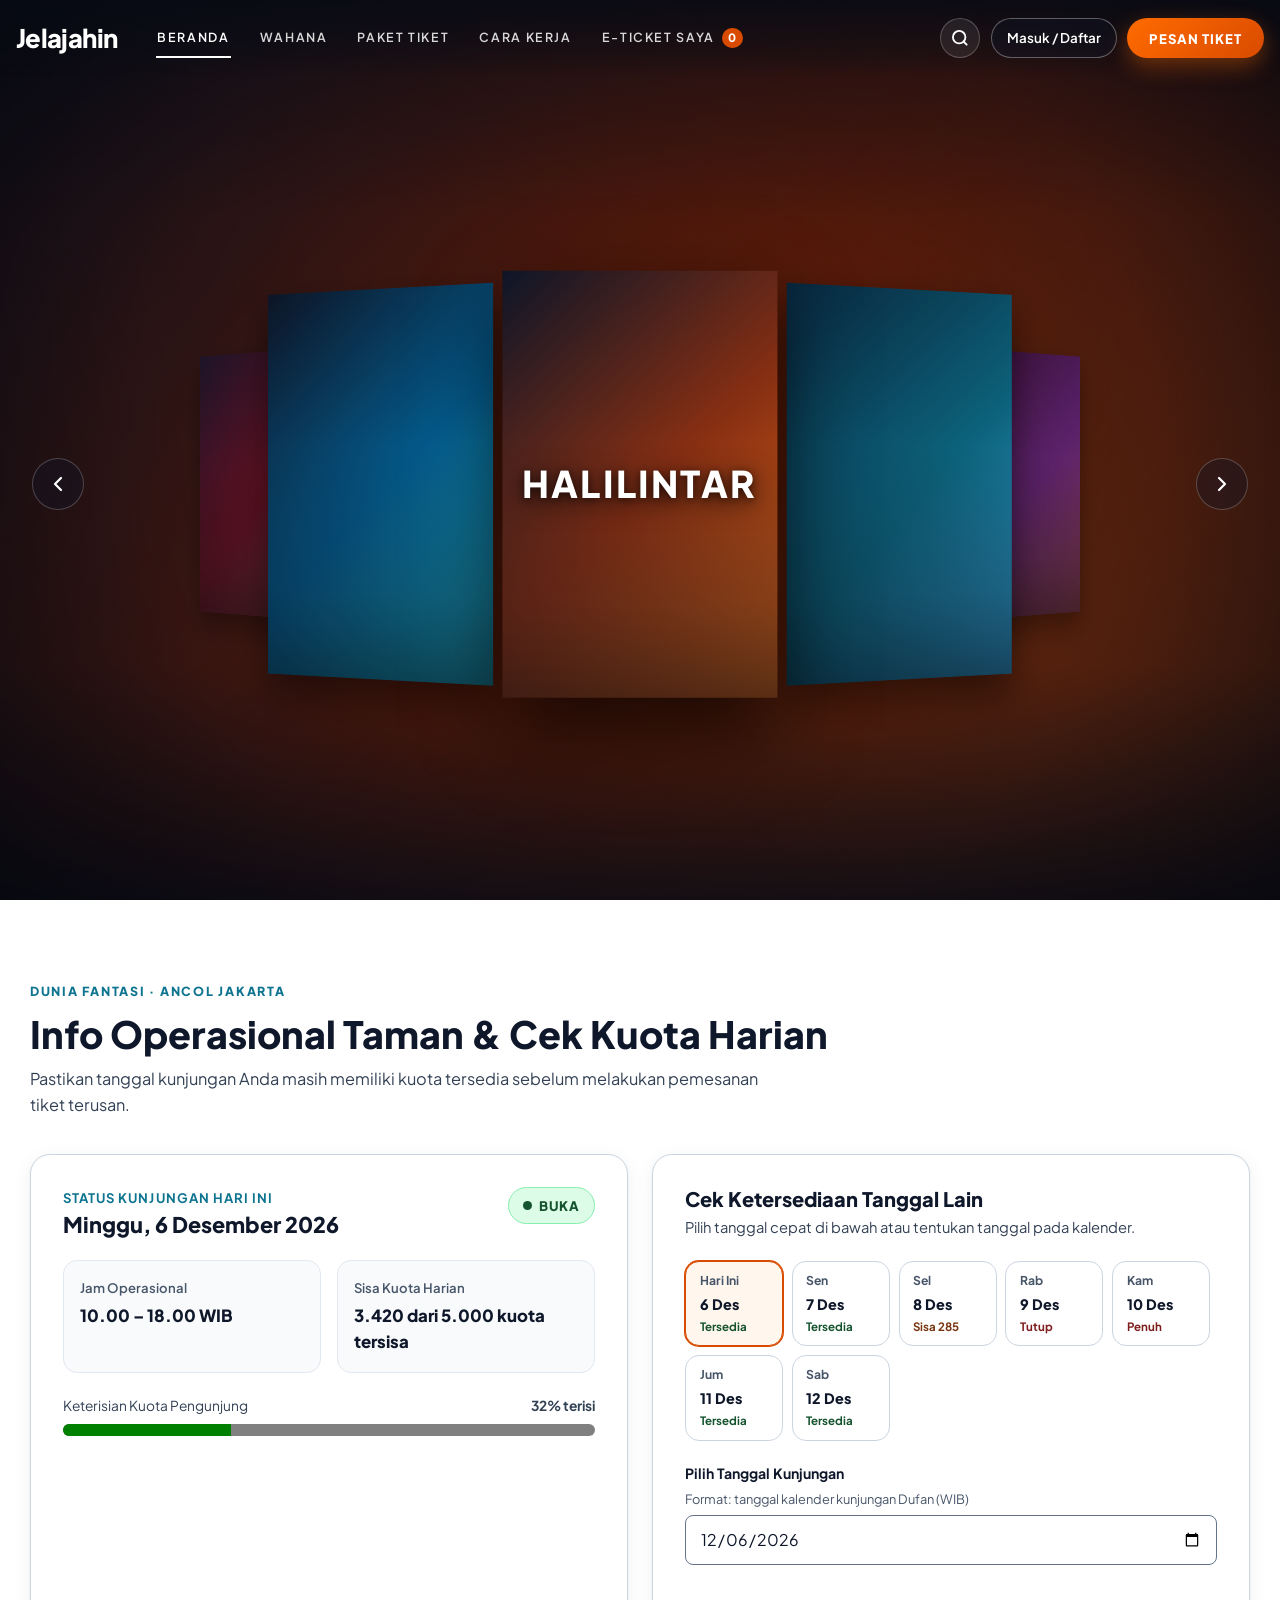
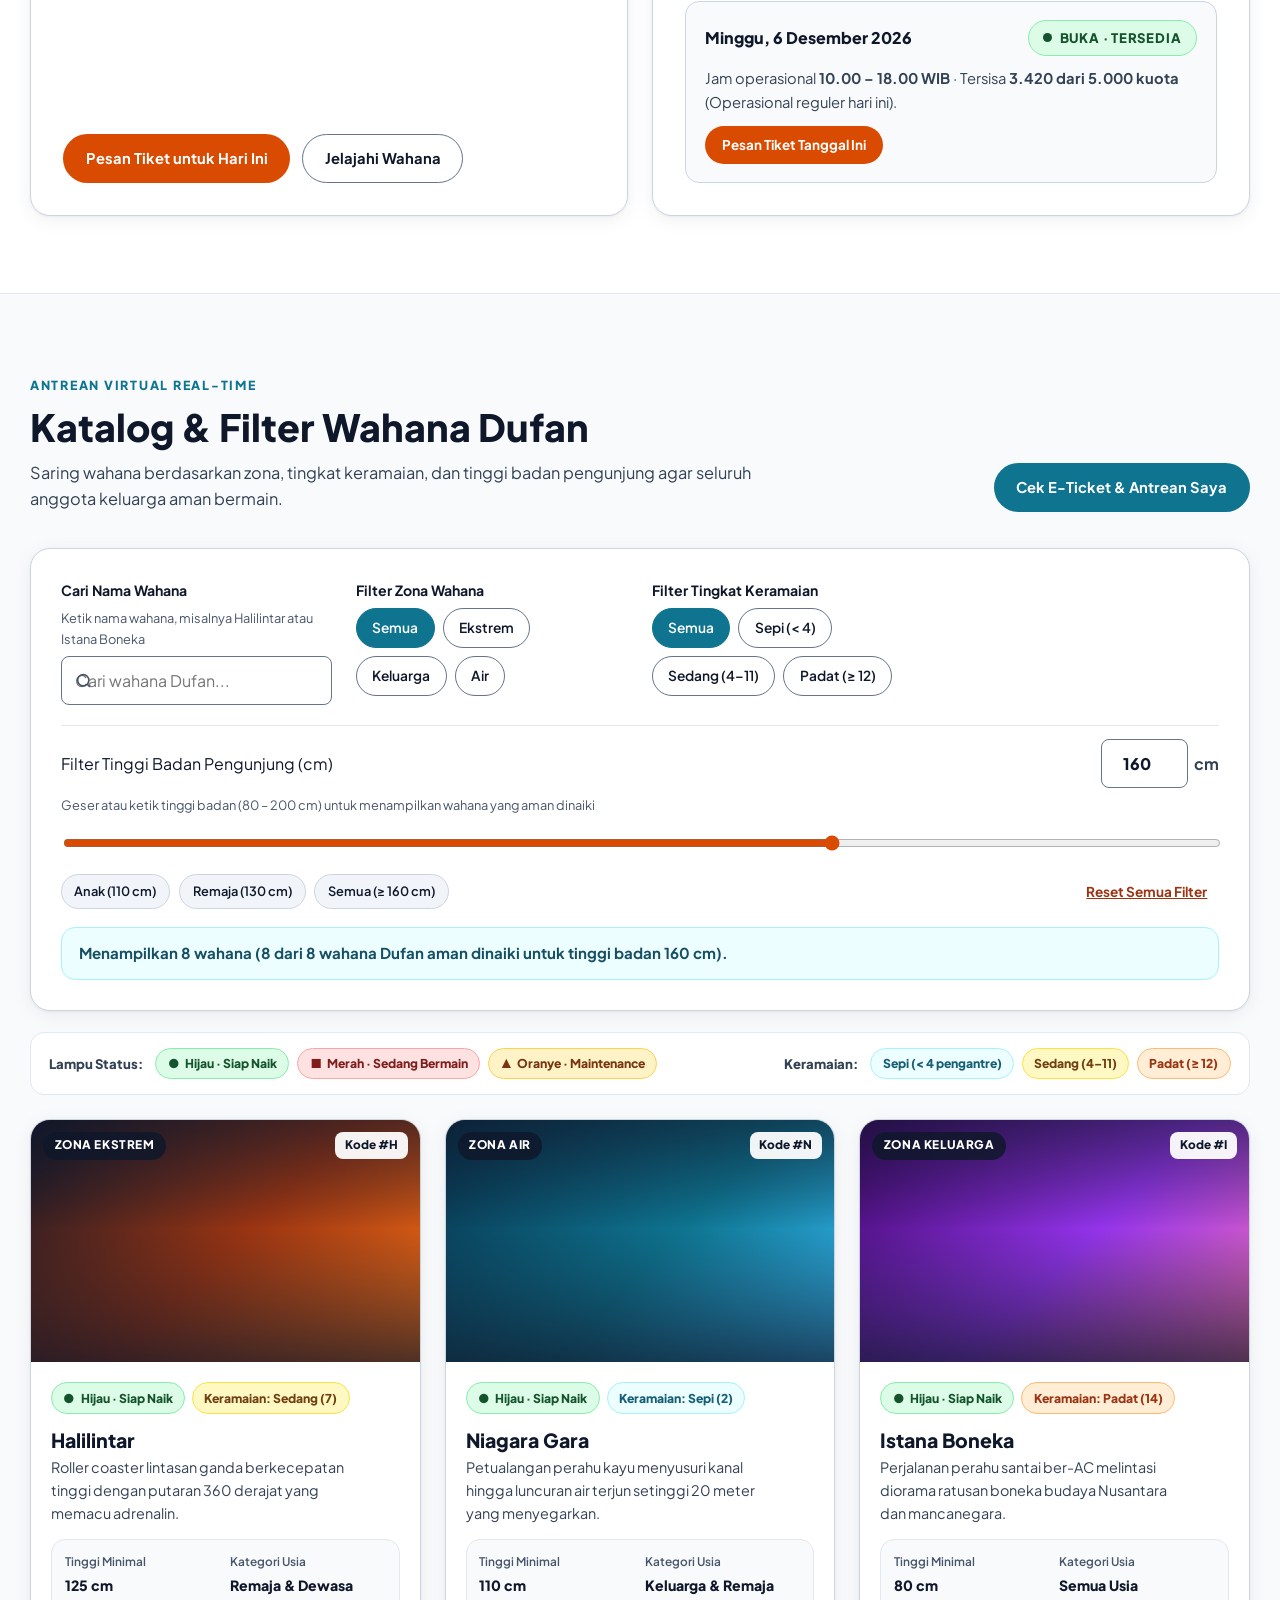
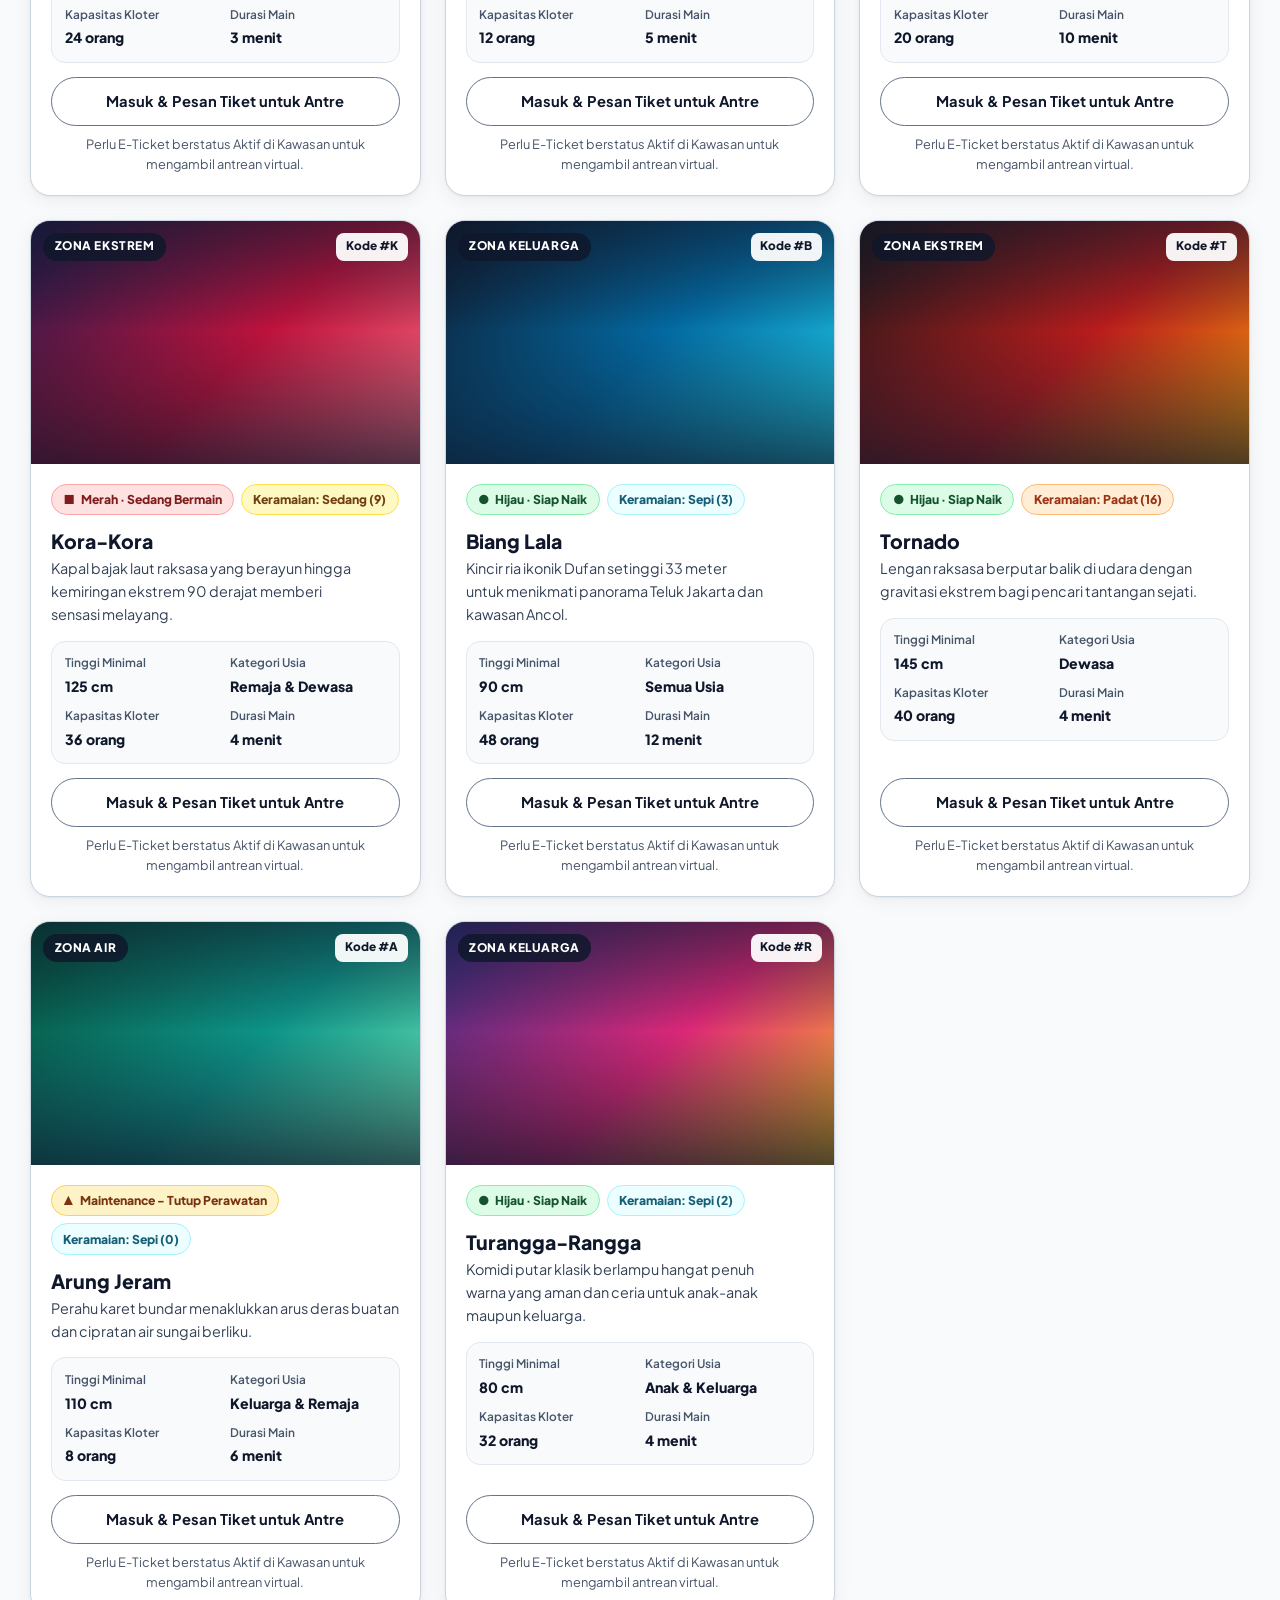
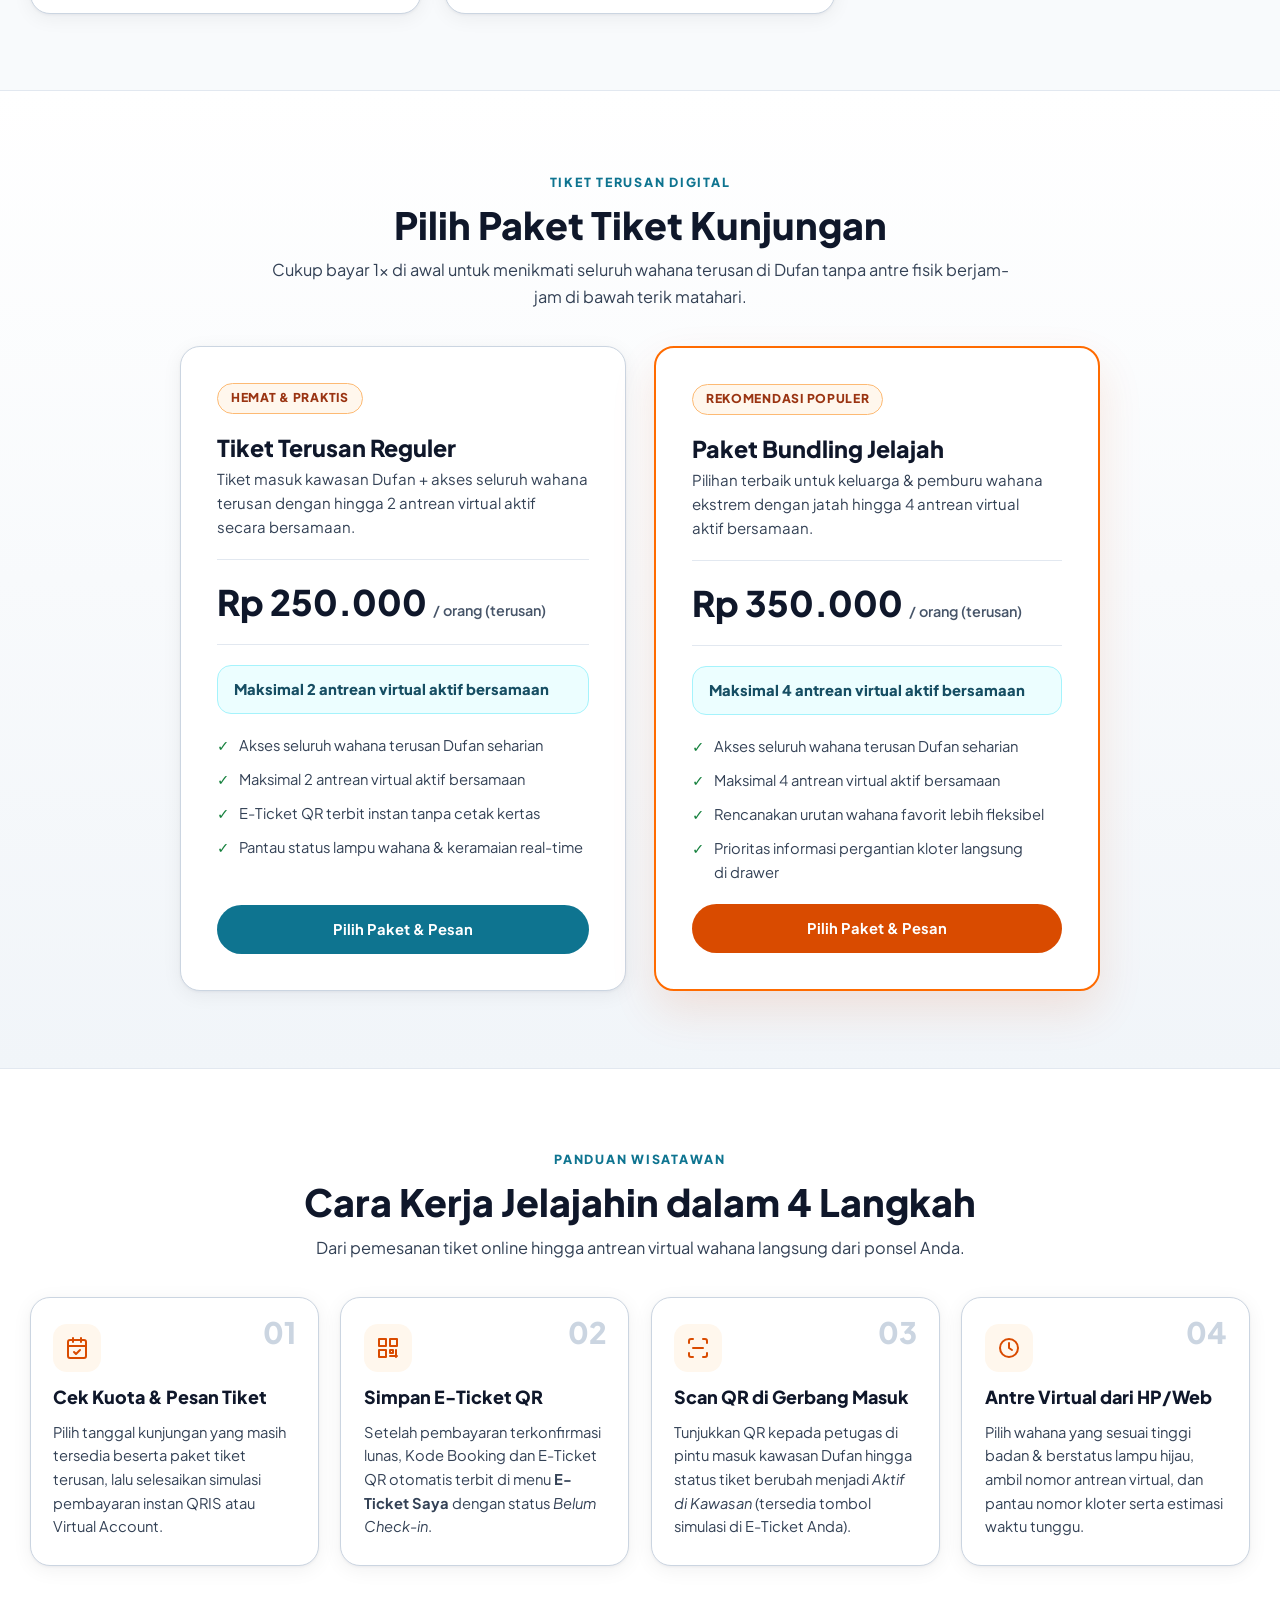
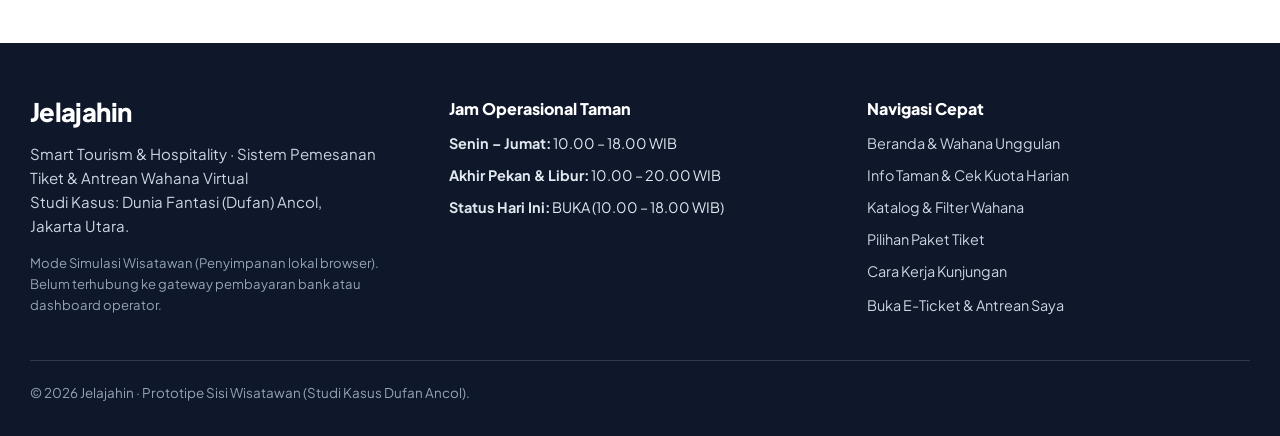
==== index.html @ dca2bfcb "first commit" ====
<!DOCTYPE html>
<html lang="id">
<head>
  <meta charset="utf-8">
  <meta name="viewport" content="width=device-width, initial-scale=1.0, viewport-fit=cover">
  <meta name="description" content="Jelajahin — Sistem Pemesanan Tiket & Antrean Wahana Virtual Dunia Fantasi (Dufan) Ancol. Cek kuota harian, pilih paket tiket terusan, dan antre virtual dari HP Anda.">
  <title>Jelajahin · Tiket & Antrean Wahana Virtual Dufan Ancol</title>
  <link rel="preconnect" href="https://fonts.googleapis.com">
  <link rel="preconnect" href="https://fonts.gstatic.com" crossorigin>
  <link href="https://fonts.googleapis.com/css2?family=Plus+Jakarta+Sans:wght@400;500;600;700;800&display=swap" rel="stylesheet">
  <link rel="preconnect" href="https://images.unsplash.com">
  <link rel="stylesheet" href="style.css">
</head>
<body class="is-intro-active">
  <!-- Loading Start Intro: Hanya Judul "Jelajahin" di Tengah Lalu Terbang ke Kiri Atas -->
  <div class="intro-loader" id="intro-loader" role="presentation">
    <div class="intro-backdrop" id="intro-backdrop" aria-hidden="true"></div>
    <div class="intro-center-brand" id="intro-brand" aria-hidden="true">Jelajahin</div>
    <button type="button" class="intro-skip-btn" id="btn-skip-intro">Lewati Intro</button>
  </div>

  <a href="#konten-utama" class="skip-link visually-hidden">Langsung ke konten utama</a>

  <!-- Navbar Minimalis Transparan di Atas Hero -> Sticky Terang saat Scroll -->
  <header class="site-header" id="site-header">
    <div class="header-inner">
      <div class="header-left">
        <a href="#beranda" class="brand-logo" aria-label="Jelajahin — Kembali ke Beranda">
          <span class="brand-wordmark">Jelajahin</span>
        </a>

        <nav class="primary-nav" aria-label="Navigasi utama">
          <ul class="nav-list">
            <li><a href="#beranda" class="nav-link is-active" data-nav="beranda">BERANDA</a></li>
            <li><a href="#wahana" class="nav-link" data-nav="wahana">WAHANA</a></li>
            <li><a href="#paket" class="nav-link" data-nav="paket">PAKET TIKET</a></li>
            <li><a href="#cara-kerja" class="nav-link" data-nav="cara-kerja">CARA KERJA</a></li>
            <li>
              <button type="button" class="nav-link nav-link-btn" id="btn-nav-eticket" data-nav="eticket">
                E-TICKET SAYA
                <span class="nav-badge" id="nav-queue-badge" hidden>0</span>
              </button>
            </li>
          </ul>
        </nav>
      </div>

      <div class="header-actions">
        <button type="button" class="icon-action-btn" id="btn-open-search" aria-label="Cari wahana cepat">
          <svg width="20" height="20" viewBox="0 0 24 24" fill="none" stroke="currentColor" stroke-width="2.2" stroke-linecap="round" stroke-linejoin="round" aria-hidden="true">
            <circle cx="11" cy="11" r="7.5"></circle>
            <path d="m20 20-3.8-3.8"></path>
          </svg>
        </button>

        <button type="button" class="auth-btn" id="btn-open-auth">
          Masuk / Daftar
        </button>

        <button type="button" class="cta-pill-btn" id="btn-open-booking">
          PESAN TIKET
        </button>

        <button type="button" class="mobile-menu-btn" id="btn-mobile-menu" aria-label="Buka menu navigasi" aria-expanded="false" aria-controls="mobile-nav-drawer">
          <svg width="22" height="22" viewBox="0 0 24 24" fill="none" stroke="currentColor" stroke-width="2.2" stroke-linecap="round" aria-hidden="true">
            <path d="M4 7h16"></path>
            <path d="M4 12h16"></path>
            <path d="M4 17h16"></path>
          </svg>
        </button>
      </div>
    </div>
  </header>

  <main id="konten-utama" tabindex="-1">
    <!-- 1. HERO SECTION: 3D Coverflow Carousel + Dynamic Blur Backdrop -->
    <section id="beranda" class="hero-section" aria-label="Wahana Unggulan Dunia Fantasi Ancol">
      <!-- Lapisan Background Dinamis Blur Cross-Fade -->
      <div class="hero-backdrop" aria-hidden="true">
        <div class="hero-bg-layer is-visible" id="hero-bg-a"></div>
        <div class="hero-bg-layer" id="hero-bg-b"></div>
        <div class="hero-vignette"></div>
      </div>

      <div class="hero-content">
        <!-- Stage Carousel 5 Kartu 3D Perspective -->
        <div class="coverflow-wrapper" id="hero-carousel" role="region" aria-roledescription="carousel" aria-label="Galeri 3D Wahana Unggulan Dufan" tabindex="0">
          <button type="button" class="carousel-arrow carousel-arrow-prev" id="hero-prev" aria-label="Wahana sebelumnya">
            <svg width="24" height="24" viewBox="0 0 24 24" fill="none" stroke="currentColor" stroke-width="2.2" stroke-linecap="round" stroke-linejoin="round" aria-hidden="true">
              <path d="m15 18-6-6 6-6"></path>
            </svg>
          </button>

          <div class="coverflow-stage" id="coverflow-stage">
            <!-- Kartu 3D dirender oleh script.js -->
          </div>

          <button type="button" class="carousel-arrow carousel-arrow-next" id="hero-next" aria-label="Wahana berikutnya">
            <svg width="24" height="24" viewBox="0 0 24 24" fill="none" stroke="currentColor" stroke-width="2.2" stroke-linecap="round" stroke-linejoin="round" aria-hidden="true">
              <path d="m9 18 6-6-6-6"></path>
            </svg>
          </button>

          <!-- Overlay Teks Utama pada Kartu Aktif (Hanya nama wahana + layer cross-fade halus) -->
          <div class="hero-active-overlay" id="hero-active-overlay">
            <span class="hero-active-title hero-title-exiting" id="hero-exiting-title" aria-hidden="true"></span>
            <h1 class="hero-active-title" id="hero-active-title">HALILINTAR</h1>
          </div>
        </div>
      </div>
    </section>

    <!-- 2. SECTION INFO TAMAN & CEK KUOTA HARIAN (kuota_harians) -->
    <section id="kuota" class="section-block section-quota">
      <div class="container">
        <div class="section-header">
          <span class="section-eyebrow">DUNIA FANTASI · ANCOL JAKARTA</span>
          <h2 class="section-title">Info Operasional Taman &amp; Cek Kuota Harian</h2>
          <p class="section-desc">
            Pastikan tanggal kunjungan Anda masih memiliki kuota tersedia sebelum melakukan pemesanan tiket terusan.
          </p>
        </div>

        <div class="quota-layout">
          <!-- Status Hari Ini -->
          <article class="surface-card today-quota-card" id="today-quota-card">
            <div class="today-card-top">
              <div>
                <p class="card-kicker">Status Kunjungan Hari Ini</p>
                <h3 class="today-date-label" id="today-date-label">Rabu, 18 November 2026</h3>
              </div>
              <span class="status-pill status-pill-open" id="today-op-badge">
                <span class="pill-indicator" aria-hidden="true"></span>
                <span>BUKA</span>
              </span>
            </div>

            <div class="today-metrics-grid">
              <div class="metric-box">
                <span class="metric-label">Jam Operasional</span>
                <strong class="metric-value" id="today-hours-value">10.00 – 18.00 WIB</strong>
              </div>
              <div class="metric-box">
                <span class="metric-label">Sisa Kuota Harian</span>
                <strong class="metric-value" id="today-quota-remaining">3.420 dari 5.000 kuota tersisa</strong>
              </div>
            </div>

            <div class="quota-progress-wrap">
              <div class="quota-progress-meta">
                <span>Keterisian Kuota Pengunjung</span>
                <strong id="today-quota-percent">32% terisi</strong>
              </div>
              <progress id="today-quota-progress" max="5000" value="1580">32%</progress>
            </div>

            <div class="today-card-actions">
              <button type="button" class="btn btn-primary" id="btn-book-today">
                Pesan Tiket untuk Hari Ini
              </button>
              <a href="#wahana" class="btn btn-outline">Jelajahi Wahana</a>
            </div>
          </article>

          <!-- Pemilih Tanggal & Cek Ketersediaan -->
          <div class="surface-card quota-checker-card">
            <div class="checker-header">
              <h3 class="checker-title">Cek Ketersediaan Tanggal Lain</h3>
              <p class="checker-subtitle">Pilih tanggal cepat di bawah atau tentukan tanggal pada kalender.</p>
            </div>

            <div class="date-chip-strip" id="quota-quick-dates" role="group" aria-label="Pilihan tanggal kunjungan mendatang">
              <!-- Diisi dinamis oleh script.js -->
            </div>

            <div class="date-input-row">
              <div class="field-group">
                <label for="quota-date-picker">Pilih Tanggal Kunjungan</label>
                <span id="quota-picker-hint" class="field-hint">Format: tanggal kalender kunjungan Dufan (WIB)</span>
                <input type="date" id="quota-date-picker" aria-describedby="quota-picker-hint">
              </div>
            </div>

            <div class="quota-result-box" id="quota-selected-result" aria-live="polite">
              <!-- Hasil cek kuota dirender oleh script.js -->
            </div>
          </div>
        </div>
      </div>
    </section>

    <!-- 3. SECTION KATALOG & FILTER WAHANA INTERAKTIF (wahanas) -->
    <section id="wahana" class="section-block section-catalog">
      <div class="container">
        <div class="section-header section-header-row">
          <div>
            <span class="section-eyebrow">ANTREAN VIRTUAL REAL-TIME</span>
            <h2 class="section-title">Katalog &amp; Filter Wahana Dufan</h2>
            <p class="section-desc">
              Saring wahana berdasarkan zona, tingkat keramaian, dan tinggi badan pengunjung agar seluruh anggota keluarga aman bermain.
            </p>
          </div>
          <div class="catalog-header-cta">
            <button type="button" class="btn btn-secondary" id="btn-catalog-open-eticket">
              Cek E-Ticket &amp; Antrean Saya
            </button>
          </div>
        </div>

        <!-- Panel Pencarian & Filter -->
        <search class="surface-card catalog-filters-panel" aria-label="Filter dan pencarian wahana">
          <div class="filters-grid">
            <div class="filter-block filter-search-block">
              <label for="filter-search">Cari Nama Wahana</label>
              <span id="filter-search-hint" class="field-hint">Ketik nama wahana, misalnya Halilintar atau Istana Boneka</span>
              <div class="search-input-wrap">
                <svg width="18" height="18" viewBox="0 0 24 24" fill="none" stroke="currentColor" stroke-width="2.2" aria-hidden="true">
                  <circle cx="11" cy="11" r="7.5"></circle>
                  <path d="m20 20-3.8-3.8"></path>
                </svg>
                <input type="search" id="filter-search" name="q" placeholder="Cari wahana Dufan..." autocomplete="off" autocorrect="off" autocapitalize="none" spellcheck="false" aria-describedby="filter-search-hint">
              </div>
            </div>

            <div class="filter-block">
              <span class="filter-group-label" id="label-filter-zona">Filter Zona Wahana</span>
              <div class="chip-group" role="group" aria-labelledby="label-filter-zona" id="filter-zona-group">
                <button type="button" class="filter-chip is-selected" data-zona="Semua" aria-pressed="true">Semua</button>
                <button type="button" class="filter-chip" data-zona="Ekstrem" aria-pressed="false">Ekstrem</button>
                <button type="button" class="filter-chip" data-zona="Keluarga" aria-pressed="false">Keluarga</button>
                <button type="button" class="filter-chip" data-zona="Air" aria-pressed="false">Air</button>
              </div>
            </div>

            <div class="filter-block">
              <span class="filter-group-label" id="label-filter-keramaian">Filter Tingkat Keramaian</span>
              <div class="chip-group" role="group" aria-labelledby="label-filter-keramaian" id="filter-keramaian-group">
                <button type="button" class="filter-chip is-selected" data-keramaian="Semua" aria-pressed="true">Semua</button>
                <button type="button" class="filter-chip" data-keramaian="Sepi" aria-pressed="false">Sepi (&lt; 4)</button>
                <button type="button" class="filter-chip" data-keramaian="Sedang" aria-pressed="false">Sedang (4–11)</button>
                <button type="button" class="filter-chip" data-keramaian="Padat" aria-pressed="false">Padat (≥ 12)</button>
              </div>
            </div>

            <div class="filter-block filter-height-block">
              <div class="height-label-row">
                <label for="filter-height-range">Filter Tinggi Badan Pengunjung (cm)</label>
                <div class="height-number-wrap">
                  <input type="number" id="filter-height-number" min="80" max="200" step="1" value="160" aria-label="Tinggi badan pengunjung dalam sentimeter">
                  <span class="unit-suffix">cm</span>
                </div>
              </div>
              <span id="filter-height-hint" class="field-hint">Geser atau ketik tinggi badan (80 – 200 cm) untuk menampilkan wahana yang aman dinaiki</span>
              <input type="range" id="filter-height-range" min="80" max="200" step="5" value="160" aria-describedby="filter-height-hint">
              <div class="height-presets">
                <button type="button" class="preset-btn" data-height="110">Anak (110 cm)</button>
                <button type="button" class="preset-btn" data-height="130">Remaja (130 cm)</button>
                <button type="button" class="preset-btn" data-height="160">Semua (≥ 160 cm)</button>
                <button type="button" class="btn-link-reset" id="btn-reset-filters">Reset Semua Filter</button>
              </div>
            </div>
          </div>

          <!-- Ringkasan Kesesuaian Tinggi Badan & Hasil Filter -->
          <div class="filter-summary-banner" id="height-filter-summary" aria-live="polite">
            Menampilkan 8 dari 8 wahana yang aman dinaiki untuk tinggi badan 160 cm.
          </div>
        </search>

        <!-- Legenda Status Lampu & Keramaian (Selalu pakai teks + ikon) -->
        <div class="legend-bar" aria-label="Keterangan indikator status wahana dan keramaian">
          <div class="legend-group">
            <span class="legend-title">Lampu Status:</span>
            <span class="status-badge status-hijau"><span class="badge-icon" aria-hidden="true">●</span> Hijau · Siap Naik</span>
            <span class="status-badge status-merah"><span class="badge-icon" aria-hidden="true">■</span> Merah · Sedang Bermain</span>
            <span class="status-badge status-maintenance"><span class="badge-icon" aria-hidden="true">▲</span> Oranye · Maintenance</span>
          </div>
          <div class="legend-group">
            <span class="legend-title">Keramaian:</span>
            <span class="crowd-badge crowd-sepi">Sepi (&lt; 4 pengantre)</span>
            <span class="crowd-badge crowd-sedang">Sedang (4–11)</span>
            <span class="crowd-badge crowd-padat">Padat (≥ 12)</span>
          </div>
        </div>

        <!-- Grid Kartu Wahana -->
        <div class="rides-grid" id="rides-grid">
          <!-- Kartu wahana dirender oleh script.js -->
        </div>

        <div class="empty-state-card" id="rides-empty-state" hidden>
          <h3>Tidak ada wahana yang sesuai dengan filter Anda</h3>
          <p>Coba ubah kata kunci pencarian, pilih zona lain, atau naikkan batas tinggi badan pengunjung.</p>
          <button type="button" class="btn btn-primary" id="btn-empty-reset">Tampilkan Semua Wahana</button>
        </div>
      </div>
    </section>

    <!-- 4. SECTION PILIHAN PAKET TIKET (paket_tikets) -->
    <section id="paket" class="section-block section-packages">
      <div class="container">
        <div class="section-header section-header-center">
          <span class="section-eyebrow">TIKET TERUSAN DIGITAL</span>
          <h2 class="section-title">Pilih Paket Tiket Kunjungan</h2>
          <p class="section-desc">
            Cukup bayar 1x di awal untuk menikmati seluruh wahana terusan di Dufan tanpa antre fisik berjam-jam di bawah terik matahari.
          </p>
        </div>

        <div class="packages-grid" id="packages-grid">
          <!-- Kartu paket tiket dirender dari paket_tikets oleh script.js -->
        </div>
      </div>
    </section>

    <!-- 5. SECTION CARA KERJA (ALUR KUNJUNGAN 4 LANGKAH) -->
    <section id="cara-kerja" class="section-block section-steps">
      <div class="container">
        <div class="section-header section-header-center">
          <span class="section-eyebrow">PANDUAN WISATAWAN</span>
          <h2 class="section-title">Cara Kerja Jelajahin dalam 4 Langkah</h2>
          <p class="section-desc">
            Dari pemesanan tiket online hingga antrean virtual wahana langsung dari ponsel Anda.
          </p>
        </div>

        <ol class="steps-grid">
          <li class="surface-card step-card">
            <span class="step-number" aria-hidden="true">01</span>
            <div class="step-icon-box" aria-hidden="true">
              <svg width="24" height="24" viewBox="0 0 24 24" fill="none" stroke="currentColor" stroke-width="2" stroke-linecap="round" stroke-linejoin="round">
                <rect x="3" y="4" width="18" height="18" rx="2"></rect>
                <path d="M16 2v4M8 2v4M3 10h18M9 16l2 2 4-4"></path>
              </svg>
            </div>
            <h3>Cek Kuota &amp; Pesan Tiket</h3>
            <p>Pilih tanggal kunjungan yang masih tersedia beserta paket tiket terusan, lalu selesaikan simulasi pembayaran instan QRIS atau Virtual Account.</p>
          </li>

          <li class="surface-card step-card">
            <span class="step-number" aria-hidden="true">02</span>
            <div class="step-icon-box" aria-hidden="true">
              <svg width="24" height="24" viewBox="0 0 24 24" fill="none" stroke="currentColor" stroke-width="2" stroke-linecap="round" stroke-linejoin="round">
                <rect x="3" y="3" width="7" height="7"></rect>
                <rect x="14" y="3" width="7" height="7"></rect>
                <rect x="3" y="14" width="7" height="7"></rect>
                <path d="M14 14h3v3h-3zM20 14v7M14 20h7"></path>
              </svg>
            </div>
            <h3>Simpan E-Ticket QR</h3>
            <p>Setelah pembayaran terkonfirmasi lunas, Kode Booking dan E-Ticket QR otomatis terbit di menu <strong>E-Ticket Saya</strong> dengan status <em>Belum Check-in</em>.</p>
          </li>

          <li class="surface-card step-card">
            <span class="step-number" aria-hidden="true">03</span>
            <div class="step-icon-box" aria-hidden="true">
              <svg width="24" height="24" viewBox="0 0 24 24" fill="none" stroke="currentColor" stroke-width="2" stroke-linecap="round" stroke-linejoin="round">
                <path d="M3 7V5a2 2 0 0 1 2-2h2M17 3h2a2 2 0 0 1 2 2v2M21 17v2a2 2 0 0 1-2 2h-2M7 21H5a2 2 0 0 1-2-2v-2"></path>
                <path d="M7 12h10"></path>
              </svg>
            </div>
            <h3>Scan QR di Gerbang Masuk</h3>
            <p>Tunjukkan QR kepada petugas di pintu masuk kawasan Dufan hingga status tiket berubah menjadi <em>Aktif di Kawasan</em> (tersedia tombol simulasi di E-Ticket Anda).</p>
          </li>

          <li class="surface-card step-card">
            <span class="step-number" aria-hidden="true">04</span>
            <div class="step-icon-box" aria-hidden="true">
              <svg width="24" height="24" viewBox="0 0 24 24" fill="none" stroke="currentColor" stroke-width="2" stroke-linecap="round" stroke-linejoin="round">
                <circle cx="12" cy="12" r="9"></circle>
                <path d="M12 7v5l3 2"></path>
              </svg>
            </div>
            <h3>Antre Virtual dari HP/Web</h3>
            <p>Pilih wahana yang sesuai tinggi badan &amp; berstatus lampu hijau, ambil nomor antrean virtual, dan pantau nomor kloter serta estimasi waktu tunggu.</p>
          </li>
        </ol>
      </div>
    </section>
  </main>

  <!-- 6. FOOTER -->
  <footer class="site-footer">
    <div class="container footer-grid">
      <div class="footer-brand">
        <span class="brand-wordmark footer-wordmark">Jelajahin</span>
        <p class="footer-tagline">
          Smart Tourism &amp; Hospitality · Sistem Pemesanan Tiket &amp; Antrean Wahana Virtual<br>
          Studi Kasus: Dunia Fantasi (Dufan) Ancol, Jakarta Utara.
        </p>
        <p class="footer-note">
          Mode Simulasi Wisatawan (Penyimpanan lokal browser). Belum terhubung ke gateway pembayaran bank atau dashboard operator.
        </p>
      </div>

      <div class="footer-info">
        <h3>Jam Operasional Taman</h3>
        <ul class="footer-list">
          <li><strong>Senin – Jumat:</strong> 10.00 – 18.00 WIB</li>
          <li><strong>Akhir Pekan &amp; Libur:</strong> 10.00 – 20.00 WIB</li>
          <li><strong>Status Hari Ini:</strong> <span id="footer-today-status">BUKA (10.00 – 18.00 WIB)</span></li>
        </ul>
      </div>

      <nav class="footer-nav" aria-label="Tautan navigasi footer">
        <h3>Navigasi Cepat</h3>
        <ul class="footer-list">
          <li><a href="#beranda">Beranda &amp; Wahana Unggulan</a></li>
          <li><a href="#kuota">Info Taman &amp; Cek Kuota Harian</a></li>
          <li><a href="#wahana">Katalog &amp; Filter Wahana</a></li>
          <li><a href="#paket">Pilihan Paket Tiket</a></li>
          <li><a href="#cara-kerja">Cara Kerja Kunjungan</a></li>
          <li><button type="button" class="footer-btn-link" id="btn-footer-eticket">Buka E-Ticket &amp; Antrean Saya</button></li>
        </ul>
      </nav>
    </div>

    <div class="container footer-bottom">
      <p>&copy; 2026 Jelajahin · Prototipe Sisi Wisatawan (Studi Kasus Dufan Ancol).</p>
    </div>
  </footer>

  <!-- =========================================================
       NATIVE <dialog> MODALS & DRAWERS
       ========================================================= -->

  <!-- Modal 1: Pencarian Wahana Cepat -->
  <dialog id="modal-search" class="modal-dialog modal-search" closedby="any" aria-labelledby="modal-search-title">
    <div class="modal-shell">
      <div class="modal-header">
        <h2 id="modal-search-title">Cari Wahana Dufan</h2>
        <button type="button" class="modal-close-btn" data-close-dialog="modal-search" aria-label="Tutup pencarian">
          <svg width="20" height="20" viewBox="0 0 24 24" fill="none" stroke="currentColor" stroke-width="2.2" aria-hidden="true">
            <path d="M18 6 6 18M6 6l12 12"></path>
          </svg>
        </button>
      </div>
      <div class="modal-body">
        <search>
          <div class="field-group">
            <label for="quick-search-input">Nama Wahana atau Zona</label>
            <span id="quick-search-hint" class="field-hint">Ketik misalnya "Halilintar", "Air", atau "Keluarga"</span>
            <input type="search" id="quick-search-input" placeholder="Cari wahana cepat..." autocomplete="off" autocorrect="off" autocapitalize="none" spellcheck="false" aria-describedby="quick-search-hint" autofocus>
          </div>
        </search>
        <div class="quick-search-results" id="quick-search-results">
          <!-- Hasil cepat dirender script.js -->
        </div>
      </div>
    </div>
  </dialog>

  <!-- Modal 2: Masuk / Daftar Akun Wisatawan (users) -->
  <dialog id="modal-auth" class="modal-dialog modal-auth" closedby="any" aria-labelledby="modal-auth-title">
    <div class="modal-shell">
      <div class="modal-header">
        <div>
          <h2 id="modal-auth-title">Akun Wisatawan Jelajahin</h2>
          <p class="modal-subtitle" id="auth-modal-subtitle">Masuk atau daftar akun untuk memesan tiket dan mengambil antrean virtual.</p>
        </div>
        <button type="button" class="modal-close-btn" data-close-dialog="modal-auth" aria-label="Tutup jendela akun">
          <svg width="20" height="20" viewBox="0 0 24 24" fill="none" stroke="currentColor" stroke-width="2.2" aria-hidden="true">
            <path d="M18 6 6 18M6 6l12 12"></path>
          </svg>
        </button>
      </div>

      <div class="modal-body">
        <!-- Tampilan jika sudah login -->
        <div id="auth-logged-in-view" hidden>
          <div class="account-profile-card">
            <div class="account-avatar" id="account-avatar-initials" aria-hidden="true">BW</div>
            <div class="account-meta">
              <h3 id="account-display-name">Budi Wisatawan</h3>
              <p id="account-display-email">budi@wisatawan.id</p>
              <p class="account-submeta" id="account-display-extra">NIK: 3172••••••••0001 · WA: 081234567890</p>
            </div>
          </div>
          <div class="account-actions-row">
            <button type="button" class="btn btn-primary" id="btn-account-to-eticket">Lihat E-Ticket &amp; Antrean Saya</button>
            <button type="button" class="btn btn-outline-danger" id="btn-logout">Keluar Akun</button>
          </div>
        </div>

        <!-- Tampilan Tab Masuk & Daftar -->
        <div id="auth-forms-view">
          <div class="auth-tabs" role="tablist" aria-label="Pilih Masuk atau Daftar Akun">
            <button type="button" class="auth-tab is-active" role="tab" id="tab-login" aria-selected="true" aria-controls="panel-login">Masuk</button>
            <button type="button" class="auth-tab" role="tab" id="tab-register" aria-selected="false" aria-controls="panel-register" tabindex="-1">Daftar Akun</button>
          </div>

          <!-- Panel Masuk -->
          <div id="panel-login" role="tabpanel" aria-labelledby="tab-login" class="auth-panel">
            <form id="form-login" novalidate>
              <div class="field-group">
                <label for="login-email">Email <span aria-hidden="true">*</span></label>
                <span id="login-email-hint" class="field-hint">Contoh: nama@email.com</span>
                <input type="email" id="login-email" name="email" autocomplete="username" spellcheck="false" enterkeyhint="next" required pattern="[^@\s]+@[^@\s]+\.[^@\s]{2,}" aria-describedby="login-email-hint" data-error="login-email-error" autofocus>
                <div id="login-email-error" class="error-msg">Masukkan alamat email yang valid.</div>
              </div>

              <div class="field-group">
                <label for="login-password">Kata Sandi <span aria-hidden="true">*</span></label>
                <span id="login-password-hint" class="field-hint">Minimal 8 karakter</span>
                <div class="password-input-wrap">
                  <input type="password" id="login-password" name="kata_sandi" autocomplete="current-password" minlength="8" enterkeyhint="done" required aria-describedby="login-password-hint" data-error="login-password-error">
                  <button type="button" class="toggle-pwd-btn" data-toggle-password="login-password" aria-pressed="false" aria-label="Tampilkan kata sandi">Lihat</button>
                </div>
                <div id="login-password-error" class="error-msg">Kata sandi wajib diisi minimal 8 karakter.</div>
              </div>

              <div class="form-alert-error" id="login-form-alert" role="alert" hidden></div>

              <button type="submit" class="btn btn-primary btn-full">Masuk ke Jelajahin</button>

              <div class="demo-account-box">
                <p>Ingin uji coba cepat tanpa mendaftar ulang?</p>
                <button type="button" class="btn btn-sm btn-outline" id="btn-fill-demo-user">
                  Masuk sebagai Akun Demo (Budi Wisatawan)
                </button>
              </div>
            </form>
          </div>

          <!-- Panel Daftar Akun -->
          <div id="panel-register" role="tabpanel" aria-labelledby="tab-register" class="auth-panel" hidden>
            <form id="form-register" novalidate>
              <div class="field-group">
                <label for="reg-name">Nama Lengkap (sesuai KTP) <span aria-hidden="true">*</span></label>
                <span id="reg-name-hint" class="field-hint">Digunakan pada E-Ticket masuk kawasan</span>
                <input type="text" id="reg-name" name="nama_lengkap" autocomplete="name" enterkeyhint="next" required minlength="3" aria-describedby="reg-name-hint" data-error="reg-name-error">
                <div id="reg-name-error" class="error-msg">Masukkan nama lengkap minimal 3 huruf.</div>
              </div>

              <div class="field-group">
                <label for="reg-email">Email <span aria-hidden="true">*</span></label>
                <span id="reg-email-hint" class="field-hint">Format: nama@domain.com</span>
                <input type="email" id="reg-email" name="email" autocomplete="username" spellcheck="false" enterkeyhint="next" required pattern="[^@\s]+@[^@\s]+\.[^@\s]{2,}" aria-describedby="reg-email-hint" data-error="reg-email-error">
                <div id="reg-email-error" class="error-msg">Masukkan alamat email yang valid.</div>
              </div>

              <div class="field-group">
                <label for="reg-password">Kata Sandi <span aria-hidden="true">*</span></label>
                <span id="reg-password-hint" class="field-hint">Minimal 8 karakter</span>
                <div class="password-input-wrap">
                  <input type="password" id="reg-password" name="kata_sandi" autocomplete="new-password" minlength="8" enterkeyhint="next" required aria-describedby="reg-password-hint" data-error="reg-password-error">
                  <button type="button" class="toggle-pwd-btn" data-toggle-password="reg-password" aria-pressed="false" aria-label="Tampilkan kata sandi">Lihat</button>
                </div>
                <div id="reg-password-error" class="error-msg">Kata sandi harus terdiri dari minimal 8 karakter.</div>
              </div>

              <div class="field-row-2">
                <div class="field-group">
                  <label for="reg-nik">NIK (16 Digit) <span aria-hidden="true">*</span></label>
                  <span id="reg-nik-hint" class="field-hint">Harus tepat 16 digit angka</span>
                  <input type="text" id="reg-nik" name="nik" inputmode="numeric" pattern="\d{16}" maxlength="16" enterkeyhint="next" required aria-describedby="reg-nik-hint" data-error="reg-nik-error">
                  <div id="reg-nik-error" class="error-msg">NIK wajib terdiri dari tepat 16 angka.</div>
                </div>

                <div class="field-group">
                  <label for="reg-wa">Nomor WhatsApp <span aria-hidden="true">*</span></label>
                  <span id="reg-wa-hint" class="field-hint">Contoh: 081234567890</span>
                  <input type="tel" id="reg-wa" name="no_whatsapp" autocomplete="tel" pattern="^(08|\+?628)\d{7,12}$" enterkeyhint="done" required aria-describedby="reg-wa-hint" data-error="reg-wa-error">
                  <div id="reg-wa-error" class="error-msg">Masukkan nomor WhatsApp aktif (diawali 08 atau +628).</div>
                </div>
              </div>

              <div class="form-alert-error" id="register-form-alert" role="alert" hidden></div>

              <button type="submit" class="btn btn-primary btn-full">Buat Akun Wisatawan</button>
            </form>
          </div>
        </div>
      </div>
    </div>
  </dialog>

  <!-- Modal 3: Pesan Tiket & Simulasi Pembayaran (reservasi_tikets) -->
  <dialog id="modal-booking" class="modal-dialog modal-booking" closedby="any" aria-labelledby="modal-booking-title">
    <div class="modal-shell">
      <div class="modal-header">
        <div>
          <h2 id="modal-booking-title">Pesan Tiket Masuk Dufan</h2>
          <p class="modal-subtitle">Simulasi pemesanan instan — kuota harian berkurang otomatis dan E-Ticket QR langsung terbit.</p>
        </div>
        <button type="button" class="modal-close-btn" data-close-dialog="modal-booking" aria-label="Tutup pemesanan tiket">
          <svg width="20" height="20" viewBox="0 0 24 24" fill="none" stroke="currentColor" stroke-width="2.2" aria-hidden="true">
            <path d="M18 6 6 18M6 6l12 12"></path>
          </svg>
        </button>
      </div>

      <div class="modal-body">
        <!-- Peringatan jika belum login -->
        <div id="booking-auth-gate" class="gate-notice-box" hidden>
          <h3>Masuk Akun Wisatawan Terlebih Dahulu</h3>
          <p>Untuk menerbitkan Kode Booking dan E-Ticket QR atas nama Anda, silakan masuk atau daftar akun wisatawan.</p>
          <button type="button" class="btn btn-primary" id="btn-booking-go-auth">Masuk / Daftar Sekarang</button>
        </div>

        <!-- Form Pemesanan -->
        <form id="form-booking" novalidate>
          <div class="field-group">
            <label for="booking-date">Tanggal Kunjungan <span aria-hidden="true">*</span></label>
            <span id="booking-date-hint" class="field-hint">Hanya tanggal berstatus Buka dengan kuota tersisa yang dapat dipesan</span>
            <input type="date" id="booking-date" name="tanggal_kunjungan" required aria-describedby="booking-date-hint" data-error="booking-date-error">
            <div id="booking-date-error" class="error-msg">Pilih tanggal kunjungan yang valid dan masih buka.</div>
            <div class="booking-quota-status" id="booking-quota-status" aria-live="polite"></div>
          </div>

          <fieldset class="booking-fieldset">
            <legend>Pilih Paket Tiket Terusan</legend>
            <div class="booking-package-options" id="booking-package-options">
              <!-- Radio cards paket dirender script.js -->
            </div>
          </fieldset>

          <div class="field-row-2">
            <div class="field-group">
              <label for="booking-qty">Jumlah Tiket <span aria-hidden="true">*</span></label>
              <span id="booking-qty-hint" class="field-hint">Maksimal 10 tiket per transaksi</span>
              <div class="qty-stepper">
                <button type="button" class="qty-btn" id="qty-minus" aria-label="Kurangi jumlah tiket">−</button>
                <input type="number" id="booking-qty" name="jumlah_tiket" min="1" max="10" value="1" required aria-describedby="booking-qty-hint" data-error="booking-qty-error">
                <button type="button" class="qty-btn" id="qty-plus" aria-label="Tambah jumlah tiket">+</button>
              </div>
              <div id="booking-qty-error" class="error-msg">Jumlah tiket harus antara 1 hingga batas sisa kuota.</div>
            </div>

            <fieldset class="booking-fieldset">
              <legend>Metode Simulasi Pembayaran Instan</legend>
              <div class="payment-options">
                <label class="payment-radio-card">
                  <input type="radio" name="metode_pembayaran" value="QRIS" checked>
                  <span>
                    <strong>QRIS Instan</strong>
                    <small>GoPay, OVO, DANA, Mobile Banking</small>
                  </span>
                </label>
                <label class="payment-radio-card">
                  <input type="radio" name="metode_pembayaran" value="Virtual Account">
                  <span>
                    <strong>Virtual Account</strong>
                    <small>BCA, Mandiri, BNI, BRI</small>
                  </span>
                </label>
              </div>
            </fieldset>
          </div>

          <!-- Ringkasan Harga -->
          <div class="booking-summary-box">
            <div class="summary-line">
              <span>Rincian</span>
              <span id="booking-summary-detail">1 × Tiket Terusan Reguler</span>
            </div>
            <div class="summary-line">
              <span>Jatah Antrean Virtual Aktif</span>
              <span id="booking-summary-slots">Maks. 2 wahana bersamaan</span>
            </div>
            <div class="summary-total-line">
              <strong>Total Pembayaran</strong>
              <strong class="summary-price" id="booking-total-price">Rp 250.000</strong>
            </div>
          </div>

          <div class="form-alert-error" id="booking-form-alert" role="alert" hidden></div>

          <button type="submit" class="btn btn-primary btn-full" id="btn-confirm-payment">
            Konfirmasi Pembayaran
          </button>
        </form>

        <!-- Tampilan Sukses Pembayaran -->
        <div id="booking-success-view" class="booking-success-box" hidden>
          <div class="success-icon-circle" aria-hidden="true">✓</div>
          <h3>Pembayaran Simulasi Berhasil (Lunas)</h3>
          <p>Kode Booking dan E-Ticket QR Anda sudah terbit dengan status <strong>Belum Check-in</strong>.</p>
          <div class="booking-success-code" id="booking-success-code">JLJ-20261118-001</div>
          <div class="booking-success-actions">
            <button type="button" class="btn btn-primary" id="btn-success-open-eticket">Buka E-Ticket &amp; QR Saya</button>
            <button type="button" class="btn btn-outline" id="btn-success-book-again">Pesan Tiket Lagi</button>
          </div>
        </div>
      </div>
    </div>
  </dialog>

  <!-- Drawer/Modal 4: E-Ticket & Antrean Virtual Saya (reservasi_tikets + antrean_virtuals) -->
  <dialog id="modal-eticket" class="drawer-dialog" closedby="any" aria-labelledby="modal-eticket-title">
    <div class="drawer-shell">
      <div class="drawer-header">
        <div>
          <h2 id="modal-eticket-title">E-Ticket &amp; Antrean Saya</h2>
          <p class="drawer-subtitle" id="eticket-drawer-subtitle">Kelola tiket masuk QR dan antrean wahana virtual Anda.</p>
        </div>
        <button type="button" class="modal-close-btn" data-close-dialog="modal-eticket" aria-label="Tutup E-Ticket dan Antrean">
          <svg width="20" height="20" viewBox="0 0 24 24" fill="none" stroke="currentColor" stroke-width="2.2" aria-hidden="true">
            <path d="M18 6 6 18M6 6l12 12"></path>
          </svg>
        </button>
      </div>

      <div class="drawer-body" id="eticket-drawer-body">
        <!-- Konten E-Ticket & Antrean Virtual dirender dinamis oleh script.js -->
      </div>
    </div>
  </dialog>

  <!-- Drawer 5: Menu Navigasi Mobile -->
  <dialog id="mobile-nav-drawer" class="drawer-dialog drawer-nav" closedby="any" aria-labelledby="mobile-nav-title">
    <div class="drawer-shell">
      <div class="drawer-header">
        <h2 id="mobile-nav-title" class="brand-wordmark">Jelajahin</h2>
        <button type="button" class="modal-close-btn" data-close-dialog="mobile-nav-drawer" aria-label="Tutup menu navigasi">
          <svg width="20" height="20" viewBox="0 0 24 24" fill="none" stroke="currentColor" stroke-width="2.2" aria-hidden="true">
            <path d="M18 6 6 18M6 6l12 12"></path>
          </svg>
        </button>
      </div>
      <div class="drawer-body">
        <nav aria-label="Navigasi seluler">
          <ul class="mobile-nav-list">
            <li><a href="#beranda" class="mobile-nav-link" data-mobile-nav="beranda">Beranda</a></li>
            <li><a href="#kuota" class="mobile-nav-link" data-mobile-nav="kuota">Info &amp; Kuota Harian</a></li>
            <li><a href="#wahana" class="mobile-nav-link" data-mobile-nav="wahana">Katalog Wahana</a></li>
            <li><a href="#paket" class="mobile-nav-link" data-mobile-nav="paket">Paket Tiket</a></li>
            <li><a href="#cara-kerja" class="mobile-nav-link" data-mobile-nav="cara-kerja">Cara Kerja</a></li>
          </ul>
        </nav>
        <div class="mobile-nav-actions">
          <button type="button" class="btn btn-outline btn-full" id="btn-mobile-eticket">E-Ticket &amp; Antrean Saya</button>
          <button type="button" class="btn btn-outline btn-full" id="btn-mobile-auth">Masuk / Daftar Akun</button>
          <button type="button" class="btn btn-primary btn-full" id="btn-mobile-book">PESAN TIKET SEKARANG</button>
        </div>
      </div>
    </div>
  </dialog>

  <!-- Toast Pemberitahuan Non-Blocking -->
  <div id="toast-container" class="toast-container" aria-live="polite" aria-atomic="true"></div>

  <script src="script.js"></script>
</body>
</html>
---- style.css ----
/* ==========================================================================
   Jelajahin — Landing Page Wisatawan (Dufan Ancol)
   Stylesheet terstruktur dengan CSS Variables, 3D Coverflow, & High-Contrast UI
   ========================================================================== */

:root {
  /* Palet Brand & Aksen */
  --brand-orange: #FF6B00;
  --brand-orange-bright: #F97316;
  --brand-orange-cta: #D94B00;       /* Kontras >= 4.5:1 dengan teks putih */
  --brand-orange-cta-hover: #B83E00;
  --brand-orange-ink: #9A3412;       /* Teks aksen oranye di atas putih */
  --brand-orange-soft: #FFF7ED;

  --brand-teal: #0E7490;             /* Biru/Teal cerah ber-kontras tinggi (5.3:1) */
  --brand-teal-bright: #0891B2;
  --brand-teal-soft: #ECFEFF;

  /* Permukaan & Teks Tema Terang (Siang Hari / Outdoor Legible) */
  --bg-page: #F8FAFC;
  --bg-surface: #FFFFFF;
  --bg-subtle: #F1F5F9;
  --bg-hero: #090E1A;

  --text-primary: #0F172A;
  --text-secondary: #334155;
  --text-muted: #475569;
  --border-subtle: #CBD5E1;
  --border-input: #64748B;           /* >= 3:1 contrast pada latar putih */

  /* Status Lampu & Keramaian (Aksesibel) */
  --status-green-bg: #DCFCE7;
  --status-green-ink: #14532D;
  --status-green-border: #86EFAC;

  --status-red-bg: #FEE2E2;
  --status-red-ink: #7F1D1D;
  --status-red-border: #FCA5A5;

  --status-amber-bg: #FEF3C7;
  --status-amber-ink: #78350F;
  --status-amber-border: #FCD34D;

  --status-slate-bg: #E2E8F0;
  --status-slate-ink: #1E293B;

  /* Tipografi & Spasi */
  --font-sans: 'Plus Jakarta Sans', system-ui, -apple-system, 'Segoe UI', Roboto, sans-serif;
  --font-display: 'Plus Jakarta Sans', system-ui, -apple-system, 'Segoe UI', Roboto, sans-serif;

  --radius-sm: 8px;
  --radius-md: 14px;
  --radius-lg: 20px;
  --radius-pill: 9999px;

  --shadow-card: 0 4px 20px rgba(15, 23, 42, 0.06), 0 1px 3px rgba(15, 23, 42, 0.05);
  --shadow-elevated: 0 18px 45px rgba(15, 23, 42, 0.14);

  --header-height: 76px;
  --target-size: 28px;
}

@media (pointer: coarse) {
  :root {
    --target-size: 44px;
  }
}

/* Reset Ringan & Box Sizing */
*,
*::before,
*::after {
  box-sizing: border-box;
}

html {
  scroll-behavior: smooth;
  scroll-padding-top: calc(var(--header-height) + 1.25rem);
}

@media (prefers-reduced-motion: reduce) {
  html {
    scroll-behavior: auto;
  }
}

body {
  margin: 0;
  font-family: var(--font-sans);
  font-size: 1rem;
  line-height: 1.6;
  color: var(--text-primary);
  background-color: var(--bg-page);
  accent-color: var(--brand-orange-cta);
  overflow-wrap: break-word;
  -webkit-font-smoothing: antialiased;
}

img,
svg {
  display: block;
  max-inline-size: 100%;
}

button,
input,
select,
textarea {
  font: inherit;
}

button {
  cursor: pointer;
}

h1, h2, h3, h4 {
  margin: 0;
  line-height: 1.2;
  text-wrap: balance;
}

p, li {
  text-wrap: pretty;
}

:where(a:any-link, button, input, select, textarea, [tabindex]):focus-visible {
  outline: 3px solid var(--brand-orange);
  outline-offset: 3px;
}

:where(button, select, input:not([type="checkbox"], [type="radio"], [type="range"]), nav a) {
  min-block-size: var(--target-size);
}

.visually-hidden:where(:not(:focus-within, :active)) {
  position: absolute !important;
  clip-path: inset(50%) !important;
  overflow: hidden !important;
  width: 1px !important;
  height: 1px !important;
  margin: -1px !important;
  padding: 0 !important;
  border: 0 !important;
  white-space: nowrap !important;
}

.skip-link:focus {
  position: fixed;
  top: 1rem;
  left: 1rem;
  z-index: 200;
  padding: 0.75rem 1.25rem;
  border-radius: var(--radius-sm);
  background: var(--text-primary);
  color: #FFFFFF;
  font-weight: 700;
  text-decoration: none;
}

.container {
  width: min(100% - 2rem, 1220px);
  margin-inline: auto;
}

/* ==========================================================================
   1. NAVBAR MINIMALIS TRANSPARAN DI ATAS HERO -> STICKY TERANG
   ========================================================================== */

.site-header {
  position: fixed;
  inset-block-start: 0;
  inset-inline: 0;
  z-index: 60;
  min-block-size: var(--header-height);
  padding-top: env(safe-area-inset-top, 0px);
  background: linear-gradient(to bottom, rgba(7, 11, 20, 0.78) 0%, rgba(7, 11, 20, 0.32) 68%, rgba(7, 11, 20, 0) 100%);
  color: #FFFFFF;
  transition: background-color 0.28s ease, color 0.28s ease, box-shadow 0.28s ease, border-color 0.28s ease;
}

.site-header.is-scrolled {
  background: rgba(255, 255, 255, 0.96);
  backdrop-filter: blur(12px);
  color: var(--text-primary);
  border-bottom: 1px solid var(--border-subtle);
  box-shadow: 0 6px 24px rgba(15, 23, 42, 0.08);
}

.header-inner {
  width: min(100% - 2rem, 1320px);
  min-block-size: var(--header-height);
  margin-inline: auto;
  display: flex;
  align-items: center;
  justify-content: space-between;
  gap: 1.25rem;
}

.header-left {
  display: flex;
  align-items: center;
  gap: clamp(1.25rem, 3vw, 3rem);
  min-inline-size: 0;
}

.brand-logo {
  display: inline-flex;
  align-items: center;
  text-decoration: none;
  color: inherit;
  flex-shrink: 0;
}

.brand-wordmark {
  font-family: var(--font-display);
  font-style: normal;
  font-weight: 800;
  font-size: clamp(1.38rem, 2vw, 1.72rem);
  letter-spacing: -0.025em;
  line-height: 1;
}

/* ==========================================================================
   LOADING START INTRO (Hanya Judul "Jelajahin" Terbang ke Kiri Atas Navbar)
   ========================================================================== */

body.is-intro-active .brand-wordmark {
  opacity: 0;
}

body.is-intro-active:not(.is-intro-revealing) .primary-nav,
body.is-intro-active:not(.is-intro-revealing) .header-actions {
  opacity: 0;
  transform: translateY(-6px);
}

.primary-nav,
.header-actions {
  transition: opacity 0.55s ease, transform 0.55s cubic-bezier(0.22, 1, 0.36, 1);
}

.intro-loader {
  position: fixed;
  inset: 0;
  z-index: 120;
  display: grid;
  place-items: center;
  overflow: clip;
  background-color: #090E1A;
  color: #FFFFFF;
}

.intro-loader[hidden] {
  display: none;
}

.intro-backdrop {
  position: absolute;
  inset: -40px;
  background:
    radial-gradient(circle at 50% 50%, rgba(14, 116, 144, 0.28) 0%, rgba(15, 23, 42, 0.72) 55%, rgba(5, 8, 16, 0.96) 100%),
    linear-gradient(135deg, #0b1326 0%, #16243d 48%, #221728 100%);
  transition: opacity 0.8s ease;
}

.intro-center-brand {
  position: relative;
  z-index: 5;
  font-family: var(--font-display);
  font-weight: 800;
  font-size: clamp(2.8rem, 8.2vw, 6.2rem);
  letter-spacing: -0.025em;
  line-height: 1;
  color: #FFFFFF;
  text-shadow: 0 12px 42px rgba(0, 0, 0, 0.55);
  transform-origin: center center;
  will-change: transform, opacity, filter;
  user-select: none;
}

.intro-loader.is-revealing {
  background-color: transparent;
  pointer-events: none;
  transition: background-color 0.75s ease;
}

.intro-loader.is-revealing .intro-backdrop {
  opacity: 0;
}

.intro-loader.is-revealing .intro-skip-btn {
  opacity: 0;
  pointer-events: none;
}

.intro-skip-btn {
  position: absolute;
  inset-block-end: max(1.5rem, env(safe-area-inset-bottom, 0px));
  inset-inline-end: max(1.5rem, env(safe-area-inset-right, 0px));
  z-index: 8;
  padding: 0.45rem 0.95rem;
  border: 1px solid rgba(255, 255, 255, 0.28);
  border-radius: var(--radius-pill);
  background: rgba(15, 23, 42, 0.45);
  color: rgba(255, 255, 255, 0.88);
  font-size: 0.8rem;
  font-weight: 600;
}

.intro-skip-btn:hover {
  background: rgba(255, 255, 255, 0.16);
  color: #FFFFFF;
}

.primary-nav {
  display: flex;
  align-items: center;
}

.nav-list {
  display: flex;
  align-items: center;
  flex-wrap: wrap;
  gap: clamp(1rem, 2.1vw, 2rem);
  margin: 0;
  padding: 0;
  list-style: none;
}

.nav-link {
  position: relative;
  display: inline-flex;
  align-items: center;
  gap: 0.45rem;
  padding: 0.5rem 0.1rem;
  border: 0;
  background: transparent;
  color: rgba(255, 255, 255, 0.84);
  font-size: 0.78rem;
  font-weight: 600;
  letter-spacing: 0.13em;
  text-transform: uppercase;
  text-decoration: none;
  white-space: nowrap;
  transition: color 0.2s ease;
}

.nav-link::after {
  content: "";
  position: absolute;
  inset-inline: 0;
  inset-block-end: -2px;
  height: 2px;
  background-color: #FFFFFF;
  transform: scaleX(0);
  transform-origin: left center;
  transition: transform 0.25s ease, background-color 0.25s ease;
}

.nav-link:hover,
.nav-link.is-active {
  color: #FFFFFF;
}

.nav-link.is-active::after {
  transform: scaleX(1);
}

.site-header.is-scrolled .nav-link {
  color: var(--text-secondary);
}

.site-header.is-scrolled .nav-link:hover,
.site-header.is-scrolled .nav-link.is-active {
  color: var(--text-primary);
}

.site-header.is-scrolled .nav-link::after {
  background-color: var(--brand-orange-cta);
}

.nav-badge {
  display: inline-flex;
  align-items: center;
  justify-content: center;
  min-inline-size: 1.3rem;
  height: 1.3rem;
  padding-inline: 0.35rem;
  border-radius: var(--radius-pill);
  background: var(--brand-orange-cta);
  color: #FFFFFF;
  font-size: 0.72rem;
  font-weight: 800;
  letter-spacing: 0;
}

.header-actions {
  display: flex;
  align-items: center;
  gap: 0.65rem;
  flex-shrink: 0;
}

.icon-action-btn {
  display: inline-flex;
  align-items: center;
  justify-content: center;
  width: 40px;
  height: 40px;
  padding: 0;
  border: 1px solid rgba(255, 255, 255, 0.22);
  border-radius: var(--radius-pill);
  background: rgba(255, 255, 255, 0.08);
  color: #FFFFFF;
  transition: background-color 0.2s ease, border-color 0.2s ease, color 0.2s ease;
}

.icon-action-btn:hover {
  background: rgba(255, 255, 255, 0.2);
}

.site-header.is-scrolled .icon-action-btn {
  border-color: var(--border-subtle);
  background: var(--bg-subtle);
  color: var(--text-primary);
}

.site-header.is-scrolled .icon-action-btn:hover {
  background: #E2E8F0;
}

.auth-btn {
  display: inline-flex;
  align-items: center;
  gap: 0.4rem;
  padding: 0.5rem 0.95rem;
  border: 1px solid rgba(255, 255, 255, 0.32);
  border-radius: var(--radius-pill);
  background: rgba(15, 23, 42, 0.35);
  color: #FFFFFF;
  font-size: 0.84rem;
  font-weight: 600;
  white-space: nowrap;
  transition: background-color 0.2s ease, border-color 0.2s ease;
}

.auth-btn:hover {
  background: rgba(255, 255, 255, 0.18);
}

.site-header.is-scrolled .auth-btn {
  border-color: var(--border-subtle);
  background: var(--bg-surface);
  color: var(--text-primary);
}

.site-header.is-scrolled .auth-btn:hover {
  background: var(--bg-subtle);
}

.cta-pill-btn {
  display: inline-flex;
  align-items: center;
  justify-content: center;
  padding: 0.62rem 1.35rem;
  border: 0;
  border-radius: var(--radius-pill);
  background: linear-gradient(135deg, #FF6B00 0%, #D94B00 100%);
  color: #FFFFFF;
  font-size: 0.82rem;
  font-weight: 800;
  letter-spacing: 0.08em;
  text-transform: uppercase;
  white-space: nowrap;
  box-shadow: 0 8px 22px rgba(255, 107, 0, 0.38);
  transition: transform 0.18s ease, box-shadow 0.2s ease, filter 0.2s ease;
}

.cta-pill-btn:hover {
  filter: brightness(0.95);
  box-shadow: 0 10px 26px rgba(255, 107, 0, 0.5);
  transform: translateY(-1px);
}

.mobile-menu-btn {
  display: none;
  align-items: center;
  justify-content: center;
  width: 44px;
  height: 44px;
  border: 1px solid rgba(255, 255, 255, 0.28);
  border-radius: var(--radius-sm);
  background: rgba(255, 255, 255, 0.1);
  color: inherit;
}

.site-header.is-scrolled .mobile-menu-btn {
  border-color: var(--border-subtle);
  background: var(--bg-subtle);
}

@media (max-width: 1024px) {
  .primary-nav {
    display: none;
  }

  .mobile-menu-btn {
    display: inline-flex;
  }
}

@media (max-width: 560px) {
  .auth-btn {
    display: none;
  }

  .cta-pill-btn {
    padding: 0.55rem 0.95rem;
    font-size: 0.75rem;
  }
}

/* ==========================================================================
   2. HERO SECTION (100svh, DYNAMIC BLUR, 5-CARD 3D COVERFLOW)
   ========================================================================== */

.hero-section {
  position: relative;
  min-block-size: 100svh;
  display: flex;
  flex-direction: column;
  justify-content: center;
  overflow: clip;
  background-color: var(--bg-hero);
  color: #FFFFFF;
  padding-block: calc(var(--header-height) + 1rem) 1.5rem;
}

.hero-backdrop {
  position: absolute;
  inset: 0;
  z-index: 0;
  pointer-events: none;
  overflow: clip;
}

.hero-bg-layer {
  position: absolute;
  inset: -80px;
  background-size: cover;
  background-position: center;
  filter: blur(44px) saturate(1.32) brightness(0.7);
  transform: translate3d(var(--bg-px, 0px), var(--bg-py, 0px), 0) scale(1.14);
  opacity: 0;
  transition: opacity 0.65s ease;
}

.hero-bg-layer.is-visible {
  opacity: 1;
}

.hero-vignette {
  position: absolute;
  inset: 0;
  background:
    radial-gradient(circle at 50% 48%, rgba(9, 14, 26, 0.14) 0%, rgba(9, 14, 26, 0.52) 64%, rgba(5, 8, 16, 0.88) 100%),
    linear-gradient(to bottom, rgba(5, 8, 16, 0.48) 0%, transparent 24%, transparent 74%, rgba(5, 8, 16, 0.82) 100%);
}

.hero-content {
  position: relative;
  z-index: 2;
  width: min(100% - 1rem, 1400px);
  margin-inline: auto;
  display: flex;
  flex-direction: column;
  align-items: center;
}

.coverflow-wrapper {
  position: relative;
  width: 100%;
  display: grid;
  place-items: center;
  touch-action: pan-y;
}

.coverflow-wrapper:focus-visible {
  outline: 2px dashed rgba(255, 255, 255, 0.7);
  outline-offset: 6px;
}

.coverflow-stage {
  position: relative;
  z-index: 1;
  width: 100%;
  height: clamp(410px, 70svh, 590px);
  perspective: 1150px;
}

.coverflow-card {
  position: absolute;
  inset-block-start: 50%;
  inset-inline-start: 50%;
  width: min(clamp(200px, 21.5vw, 292px), 40svh);
  aspect-ratio: 2 / 3.1;
  border-radius: 0;
  overflow: clip;
  border: 0;
  background-color: #1E293B;
  backface-visibility: hidden;
  will-change: transform, opacity, filter;
  cursor: pointer;
  user-select: none;
  padding: 0;
  color: #FFFFFF;
}

.coverflow-card-img {
  position: relative;
  z-index: 1;
  width: 100%;
  height: 100%;
  object-fit: cover;
  pointer-events: none;
}

.coverflow-card-scrim {
  position: absolute;
  inset: 0;
  z-index: 2;
  background: linear-gradient(
    to bottom,
    rgba(10, 15, 28, 0.18) 0%,
    rgba(10, 15, 28, 0.12) 40%,
    rgba(10, 15, 28, 0.42) 78%,
    rgba(6, 10, 20, 0.65) 100%
  );
  pointer-events: none;
}

/* Panah Kiri & Kanan Melayang */
.carousel-arrow {
  position: absolute;
  inset-block-start: 50%;
  transform: translateY(-50%);
  z-index: 20;
  display: inline-flex;
  align-items: center;
  justify-content: center;
  width: 52px;
  height: 52px;
  padding: 0;
  border: 1px solid rgba(255, 255, 255, 0.22);
  border-radius: 50%;
  background: rgba(15, 23, 42, 0.34);
  backdrop-filter: blur(8px);
  color: #FFFFFF;
  transition: background-color 0.22s ease, border-color 0.22s ease, transform 0.2s ease;
}

.carousel-arrow:hover {
  background: rgba(255, 255, 255, 0.2);
  border-color: rgba(255, 255, 255, 0.55);
  transform: translateY(-50%) scale(1.06);
}

.carousel-arrow-prev {
  inset-inline-start: clamp(0.25rem, 2vw, 1.5rem);
}

.carousel-arrow-next {
  inset-inline-end: clamp(0.25rem, 2vw, 1.5rem);
}

/* Overlay Teks Kartu Aktif (Hanya nama wahana, sedikit melampaui bingkai kartu tengah) */
.hero-active-overlay {
  position: absolute;
  inset-block-start: 50%;
  inset-inline-start: 50%;
  transform: translate(-50%, -50%);
  z-index: 10;
  width: min(92%, 720px);
  min-block-size: 5rem;
  perspective: 900px;
  display: grid;
  place-items: center;
  text-align: center;
  pointer-events: none;
  padding-inline: 1rem;
  will-change: transform;
}

.hero-active-title {
  grid-area: 1 / 1;
  margin: 0;
  font-family: var(--font-sans);
  font-weight: 800;
  font-size: clamp(1.38rem, 2.9vw, 2.3rem);
  line-height: 1.08;
  letter-spacing: 0.06em;
  text-transform: uppercase;
  color: #FFFFFF;
  text-shadow: 0 6px 26px rgba(0, 0, 0, 0.8), 0 2px 8px rgba(0, 0, 0, 0.65);
  max-inline-size: 18ch;
  will-change: transform, opacity, filter;
}

.hero-title-exiting {
  opacity: 0;
}

@media (max-width: 768px) {
  .coverflow-stage {
    height: clamp(350px, 56svh, 460px);
    perspective: 820px;
  }

  .coverflow-card {
    width: min(clamp(185px, 48vw, 240px), 34svh);
  }

  .carousel-arrow {
    width: 44px;
    height: 44px;
  }
}

/* ==========================================================================
   3. SECTION UMUM TEMA CERAH KONTRAS TINGGI (#F8FAFC / #FFFFFF)
   ========================================================================== */

.section-block {
  padding-block: clamp(3.5rem, 6vw, 5.25rem);
}

.section-quota {
  background-color: var(--bg-surface);
  border-bottom: 1px solid #E2E8F0;
}

.section-catalog {
  background-color: var(--bg-page);
}

.section-packages {
  background: linear-gradient(180deg, #FFFFFF 0%, #F1F5F9 100%);
  border-block: 1px solid #E2E8F0;
}

.section-steps {
  background-color: var(--bg-surface);
}

.section-header {
  margin-block-end: 2.25rem;
}

.section-header-center {
  text-align: center;
  max-inline-size: 68ch;
  margin-inline: auto;
}

.section-header-row {
  display: flex;
  flex-wrap: wrap;
  align-items: flex-end;
  justify-content: space-between;
  gap: 1.25rem;
}

.section-eyebrow {
  display: inline-block;
  margin-block-end: 0.55rem;
  color: var(--brand-teal);
  font-size: 0.78rem;
  font-weight: 800;
  letter-spacing: 0.14em;
  text-transform: uppercase;
}

.section-title {
  font-size: clamp(1.65rem, 3vw, 2.35rem);
  font-weight: 800;
  color: var(--text-primary);
  margin-block-end: 0.65rem;
}

.section-desc {
  margin: 0;
  color: var(--text-secondary);
  font-size: 1.02rem;
  max-inline-size: 62ch;
}

.section-header-center .section-desc {
  margin-inline: auto;
}

.surface-card {
  background-color: var(--bg-surface);
  border: 1px solid var(--border-subtle);
  border-radius: var(--radius-lg);
  box-shadow: var(--shadow-card);
}

/* Tombol Umum */
.btn {
  display: inline-flex;
  align-items: center;
  justify-content: center;
  gap: 0.5rem;
  padding: 0.72rem 1.35rem;
  border-radius: var(--radius-pill);
  border: 1.5px solid transparent;
  font-size: 0.92rem;
  font-weight: 700;
  text-decoration: none;
  transition: background-color 0.2s ease, border-color 0.2s ease, color 0.2s ease, transform 0.15s ease;
}

.btn:active {
  transform: scale(0.99);
}

.btn-sm {
  padding: 0.48rem 1rem;
  font-size: 0.84rem;
}

.btn-full {
  width: 100%;
}

.btn-primary {
  background-color: var(--brand-orange-cta);
  color: #FFFFFF;
}

.btn-primary:hover {
  background-color: var(--brand-orange-cta-hover);
}

.btn-secondary {
  background-color: var(--brand-teal);
  color: #FFFFFF;
}

.btn-secondary:hover {
  background-color: #0B5E75;
}

.btn-outline {
  background-color: var(--bg-surface);
  border-color: var(--border-input);
  color: var(--text-primary);
}

.btn-outline:hover {
  background-color: var(--bg-subtle);
}

.btn-outline-danger {
  background-color: var(--bg-surface);
  border-color: #DC2626;
  color: #B91C1C;
}

.btn-outline-danger:hover {
  background-color: #FEF2F2;
}

.btn[disabled] {
  opacity: 0.58;
  cursor: not-allowed;
}

.btn[aria-disabled="true"] {
  background-color: var(--status-amber-bg);
  border-color: var(--status-amber-border);
  color: var(--status-amber-ink);
  cursor: not-allowed;
}

/* ==========================================================================
   4. SECTION INFO TAMAN & CEK KUOTA HARIAN
   ========================================================================== */

.quota-layout {
  display: grid;
  grid-template-columns: repeat(auto-fit, minmax(min(100%, 360px), 1fr));
  gap: 1.5rem;
  align-items: stretch;
}

.today-quota-card,
.quota-checker-card {
  padding: clamp(1.35rem, 3vw, 2rem);
  display: flex;
  flex-direction: column;
  gap: 1.35rem;
}

.today-card-top {
  display: flex;
  align-items: flex-start;
  justify-content: space-between;
  gap: 1rem;
}

.card-kicker {
  margin: 0 0 0.25rem;
  font-size: 0.82rem;
  font-weight: 700;
  text-transform: uppercase;
  letter-spacing: 0.08em;
  color: var(--brand-teal);
}

.today-date-label {
  font-size: 1.35rem;
  font-weight: 800;
  color: var(--text-primary);
}

.status-pill {
  display: inline-flex;
  align-items: center;
  gap: 0.45rem;
  padding: 0.42rem 0.9rem;
  border-radius: var(--radius-pill);
  font-size: 0.82rem;
  font-weight: 800;
  letter-spacing: 0.06em;
  border: 1px solid transparent;
  flex-shrink: 0;
}

.status-pill-open {
  background-color: var(--status-green-bg);
  color: var(--status-green-ink);
  border-color: var(--status-green-border);
}

.status-pill-closed {
  background-color: var(--status-red-bg);
  color: var(--status-red-ink);
  border-color: var(--status-red-border);
}

.status-pill-warn {
  background-color: var(--status-amber-bg);
  color: var(--status-amber-ink);
  border-color: var(--status-amber-border);
}

.pill-indicator {
  width: 9px;
  height: 9px;
  border-radius: 50%;
  background-color: currentColor;
}

.today-metrics-grid {
  display: grid;
  grid-template-columns: repeat(auto-fit, minmax(180px, 1fr));
  gap: 1rem;
}

.metric-box {
  padding: 1rem;
  border-radius: var(--radius-md);
  background-color: var(--bg-page);
  border: 1px solid #E2E8F0;
}

.metric-label {
  display: block;
  font-size: 0.82rem;
  font-weight: 600;
  color: var(--text-muted);
  margin-block-end: 0.3rem;
}

.metric-value {
  font-size: 1.05rem;
  font-weight: 800;
  color: var(--text-primary);
}

.quota-progress-wrap {
  display: flex;
  flex-direction: column;
  gap: 0.45rem;
}

.quota-progress-meta {
  display: flex;
  justify-content: space-between;
  font-size: 0.86rem;
  color: var(--text-secondary);
}

.quota-progress-wrap progress {
  width: 100%;
  height: 12px;
  border-radius: var(--radius-pill);
  overflow: hidden;
  border: 0;
  background-color: #E2E8F0;
}

@supports not (accent-color: #D94B00) {
  progress::-webkit-progress-bar {
    background-color: #E2E8F0;
    border-radius: 9999px;
  }
  progress::-webkit-progress-value {
    background-color: var(--brand-orange-cta);
    border-radius: 9999px;
  }
  progress::-moz-progress-bar {
    background-color: var(--brand-orange-cta);
    border-radius: 9999px;
  }
}

.today-card-actions {
  margin-block-start: auto;
  display: flex;
  flex-wrap: wrap;
  gap: 0.75rem;
}

.checker-title {
  font-size: 1.25rem;
  font-weight: 800;
  margin-block-end: 0.3rem;
}

.checker-subtitle {
  margin: 0;
  font-size: 0.92rem;
  color: var(--text-secondary);
}

.date-chip-strip {
  display: flex;
  flex-wrap: wrap;
  gap: 0.55rem;
}

.date-chip {
  display: flex;
  flex-direction: column;
  align-items: flex-start;
  gap: 0.15rem;
  padding: 0.55rem 0.85rem;
  border-radius: var(--radius-md);
  border: 1.5px solid var(--border-subtle);
  background-color: var(--bg-surface);
  color: var(--text-primary);
  text-align: left;
  min-inline-size: 98px;
  transition: border-color 0.2s ease, background-color 0.2s ease;
}

.date-chip:hover {
  border-color: var(--brand-teal);
  background-color: var(--brand-teal-soft);
}

.date-chip.is-selected {
  border-color: var(--brand-orange-cta);
  background-color: var(--brand-orange-soft);
  box-shadow: 0 0 0 1px var(--brand-orange-cta);
}

.date-chip-day {
  font-size: 0.76rem;
  font-weight: 700;
  color: var(--text-muted);
}

.date-chip-num {
  font-size: 0.9rem;
  font-weight: 800;
}

.date-chip-tag {
  font-size: 0.72rem;
  font-weight: 700;
}

.date-chip-tag.is-open {
  color: var(--status-green-ink);
}

.date-chip-tag.is-warn {
  color: var(--status-amber-ink);
}

.date-chip-tag.is-closed {
  color: var(--status-red-ink);
}

.quota-result-box {
  padding: 1.1rem 1.2rem;
  border-radius: var(--radius-md);
  background-color: var(--bg-page);
  border: 1.5px solid var(--border-subtle);
  display: flex;
  flex-direction: column;
  gap: 0.7rem;
}

.quota-result-head {
  display: flex;
  flex-wrap: wrap;
  align-items: center;
  justify-content: space-between;
  gap: 0.65rem;
}

.quota-result-date {
  font-weight: 800;
  font-size: 1rem;
  color: var(--text-primary);
}

.quota-result-detail {
  margin: 0;
  font-size: 0.92rem;
  color: var(--text-secondary);
}

/* ==========================================================================
   5. SECTION KATALOG & FILTER WAHANA INTERAKTIF
   ========================================================================== */

.catalog-filters-panel {
  padding: clamp(1.25rem, 2.5vw, 1.85rem);
  margin-block-end: 1.35rem;
}

.filters-grid {
  display: grid;
  grid-template-columns: repeat(auto-fit, minmax(min(100%, 260px), 1fr));
  gap: 1.25rem 1.5rem;
}

.filter-block {
  display: flex;
  flex-direction: column;
  gap: 0.45rem;
  min-inline-size: 0;
}

.filter-block > label,
.filter-group-label {
  font-size: 0.88rem;
  font-weight: 700;
  color: var(--text-primary);
}

.search-input-wrap {
  position: relative;
  display: flex;
  align-items: center;
}

.search-input-wrap svg {
  position: absolute;
  inset-inline-start: 0.9rem;
  color: var(--text-muted);
  pointer-events: none;
}

.search-input-wrap input {
  width: 100%;
  padding-inline-start: 2.6rem;
}

.chip-group {
  display: flex;
  flex-wrap: wrap;
  flex-wrap: balance;
  gap: 0.5rem;
}

.filter-chip {
  padding: 0.5rem 0.95rem;
  border-radius: var(--radius-pill);
  border: 1.5px solid var(--border-input);
  background-color: var(--bg-surface);
  color: var(--text-primary);
  font-size: 0.86rem;
  font-weight: 600;
  transition: background-color 0.18s ease, border-color 0.18s ease, color 0.18s ease;
}

.filter-chip:hover {
  background-color: var(--bg-subtle);
}

.filter-chip.is-selected {
  background-color: var(--brand-teal);
  border-color: var(--brand-teal);
  color: #FFFFFF;
}

.filter-height-block {
  grid-column: 1 / -1;
  padding-top: 0.85rem;
  border-top: 1px solid #E2E8F0;
}

.height-label-row {
  display: flex;
  flex-wrap: wrap;
  align-items: center;
  justify-content: space-between;
  gap: 0.75rem;
}

.height-number-wrap {
  display: inline-flex;
  align-items: center;
  gap: 0.4rem;
}

.height-number-wrap input {
  width: 88px;
  text-align: center;
  font-weight: 800;
}

.unit-suffix {
  font-weight: 700;
  color: var(--text-secondary);
}

input[type="range"] {
  width: 100%;
  height: 36px;
  cursor: pointer;
}

@supports not (accent-color: #D94B00) {
  input[type="range"] {
    -webkit-appearance: none;
    appearance: none;
    background: transparent;
  }
  input[type="range"]::-webkit-slider-runnable-track {
    height: 8px;
    border-radius: 9999px;
    background: linear-gradient(to right, var(--brand-orange-cta) var(--progress, 67%), #CBD5E1 var(--progress, 67%));
  }
  input[type="range"]::-webkit-slider-thumb {
    -webkit-appearance: none;
    appearance: none;
    width: 20px;
    height: 20px;
    margin-top: -6px;
    border-radius: 50%;
    background: var(--brand-orange-cta);
    border: 2px solid #FFFFFF;
  }
}

.height-presets {
  display: flex;
  flex-wrap: wrap;
  align-items: center;
  gap: 0.55rem;
  margin-block-start: 0.25rem;
}

.preset-btn {
  padding: 0.4rem 0.8rem;
  border-radius: var(--radius-pill);
  border: 1px solid var(--border-subtle);
  background-color: var(--bg-subtle);
  color: var(--text-primary);
  font-size: 0.8rem;
  font-weight: 600;
}

.preset-btn:hover {
  background-color: #E2E8F0;
}

.btn-link-reset {
  margin-inline-start: auto;
  padding: 0.4rem 0.75rem;
  border: 0;
  border-radius: var(--radius-sm);
  background: transparent;
  color: var(--brand-orange-ink);
  font-size: 0.85rem;
  font-weight: 700;
  text-decoration: underline;
}

.filter-summary-banner {
  margin-block-start: 1.1rem;
  padding: 0.85rem 1.1rem;
  border-radius: var(--radius-md);
  background-color: var(--brand-teal-soft);
  border: 1px solid #A5F3FC;
  color: #164E63;
  font-size: 0.94rem;
  font-weight: 700;
}

/* Legenda Status */
.legend-bar {
  display: flex;
  flex-wrap: wrap;
  align-items: center;
  justify-content: space-between;
  gap: 0.85rem 1.5rem;
  padding: 0.9rem 1.15rem;
  margin-block-end: 1.5rem;
  border-radius: var(--radius-md);
  background-color: var(--bg-surface);
  border: 1px solid #E2E8F0;
}

.legend-group {
  display: flex;
  flex-wrap: wrap;
  align-items: center;
  gap: 0.5rem;
}

.legend-title {
  font-size: 0.82rem;
  font-weight: 800;
  color: var(--text-secondary);
  margin-inline-end: 0.25rem;
}

/* Badges Status Lampu & Keramaian (Selalu teks + ikon) */
.status-badge,
.crowd-badge {
  display: inline-flex;
  align-items: center;
  gap: 0.35rem;
  padding: 0.32rem 0.7rem;
  border-radius: var(--radius-pill);
  font-size: 0.76rem;
  font-weight: 800;
  border: 1px solid transparent;
  white-space: nowrap;
}

.status-hijau {
  background-color: var(--status-green-bg);
  color: var(--status-green-ink);
  border-color: var(--status-green-border);
}

.status-merah {
  background-color: var(--status-red-bg);
  color: var(--status-red-ink);
  border-color: var(--status-red-border);
}

.status-maintenance {
  background-color: var(--status-amber-bg);
  color: var(--status-amber-ink);
  border-color: var(--status-amber-border);
}

.crowd-sepi {
  background-color: #ECFEFF;
  color: #155E75;
  border-color: #A5F3FC;
}

.crowd-sedang {
  background-color: #FEF9C3;
  color: #713F12;
  border-color: #FDE047;
}

.crowd-padat {
  background-color: #FFEDD5;
  color: #9A3412;
  border-color: #FDBA74;
}

/* Grid Kartu Wahana */
.rides-grid {
  display: grid;
  grid-template-columns: repeat(auto-fill, minmax(min(100%, 310px), 1fr));
  gap: 1.5rem;
}

.ride-card {
  display: flex;
  flex-direction: column;
  overflow: clip;
  transition: transform 0.2s ease, box-shadow 0.2s ease, border-color 0.2s ease;
}

.ride-card:hover {
  transform: translateY(-3px);
  box-shadow: var(--shadow-elevated);
}

.ride-card.is-highlighted {
  border-color: var(--brand-orange);
  box-shadow: 0 0 0 3px rgba(255, 107, 0, 0.28), var(--shadow-elevated);
}

.ride-media {
  position: relative;
  aspect-ratio: 16 / 10;
  overflow: clip;
  background-color: #1E293B;
}

.ride-media-img {
  width: 100%;
  height: 100%;
  object-fit: cover;
  transition: transform 0.45s ease;
}

.ride-card:hover .ride-media-img {
  transform: scale(1.04);
}

.ride-media-overlay {
  position: absolute;
  inset: 0;
  background: linear-gradient(to bottom, rgba(15, 23, 42, 0.55) 0%, transparent 45%, rgba(15, 23, 42, 0.72) 100%);
  pointer-events: none;
}

.ride-zona-chip {
  position: absolute;
  inset-block-start: 0.75rem;
  inset-inline-start: 0.75rem;
  padding: 0.3rem 0.72rem;
  border-radius: var(--radius-pill);
  background: rgba(15, 23, 42, 0.84);
  color: #FFFFFF;
  font-size: 0.74rem;
  font-weight: 800;
  letter-spacing: 0.05em;
  text-transform: uppercase;
}

.ride-code-chip {
  position: absolute;
  inset-block-start: 0.75rem;
  inset-inline-end: 0.75rem;
  padding: 0.28rem 0.62rem;
  border-radius: var(--radius-sm);
  background: rgba(255, 255, 255, 0.94);
  color: var(--text-primary);
  font-size: 0.74rem;
  font-weight: 800;
}

.ride-body {
  padding: 1.25rem;
  display: flex;
  flex-direction: column;
  gap: 0.9rem;
  flex: 1;
}

.ride-badges-row {
  display: flex;
  flex-wrap: wrap;
  gap: 0.45rem;
}

.ride-title {
  font-size: 1.22rem;
  font-weight: 800;
  color: var(--text-primary);
}

.ride-desc {
  margin: 0.25rem 0 0;
  font-size: 0.9rem;
  color: var(--text-secondary);
}

.ride-specs {
  display: grid;
  grid-template-columns: repeat(2, 1fr);
  gap: 0.6rem;
  margin: 0;
  padding: 0.8rem;
  border-radius: var(--radius-md);
  background-color: var(--bg-page);
  border: 1px solid #E2E8F0;
}

.ride-spec-item dt {
  font-size: 0.74rem;
  font-weight: 600;
  color: var(--text-muted);
}

.ride-spec-item dd {
  margin: 0.1rem 0 0;
  font-size: 0.88rem;
  font-weight: 800;
  color: var(--text-primary);
}

.ride-footer {
  margin-block-start: auto;
  display: flex;
  flex-direction: column;
  gap: 0.5rem;
}

.ride-queue-note {
  margin: 0;
  font-size: 0.8rem;
  color: var(--text-muted);
  text-align: center;
}

.empty-state-card {
  padding: 2.5rem 1.5rem;
  text-align: center;
  background: var(--bg-surface);
  border: 1.5px dashed var(--border-subtle);
  border-radius: var(--radius-lg);
}

.empty-state-card h3 {
  margin-block-end: 0.5rem;
}

.empty-state-card p {
  margin: 0 0 1.25rem;
  color: var(--text-secondary);
}

/* ==========================================================================
   6. SECTION PAKET TIKET & CARA KERJA
   ========================================================================== */

.packages-grid {
  display: grid;
  grid-template-columns: repeat(auto-fit, minmax(min(100%, 340px), 1fr));
  gap: 1.75rem;
  max-inline-size: 920px;
  margin-inline: auto;
}

.package-card {
  position: relative;
  padding: clamp(1.5rem, 3vw, 2.25rem);
  display: flex;
  flex-direction: column;
  gap: 1.25rem;
}

.package-card.is-popular {
  border: 2px solid var(--brand-orange);
  box-shadow: 0 20px 45px rgba(217, 75, 0, 0.12);
}

.package-ribbon {
  display: inline-flex;
  align-self: flex-start;
  padding: 0.3rem 0.8rem;
  border-radius: var(--radius-pill);
  background-color: var(--brand-orange-soft);
  color: var(--brand-orange-ink);
  border: 1px solid #FDBA74;
  font-size: 0.76rem;
  font-weight: 800;
  letter-spacing: 0.06em;
  text-transform: uppercase;
}

.package-title {
  font-size: 1.45rem;
  font-weight: 800;
}

.package-desc {
  margin: 0.35rem 0 0;
  color: var(--text-secondary);
  font-size: 0.94rem;
}

.package-price-row {
  display: flex;
  align-items: baseline;
  gap: 0.4rem;
  padding-block: 0.85rem;
  border-block: 1px solid #E2E8F0;
}

.package-price {
  font-size: clamp(1.75rem, 3vw, 2.2rem);
  font-weight: 800;
  color: var(--text-primary);
}

.package-unit {
  color: var(--text-muted);
  font-size: 0.9rem;
  font-weight: 600;
}

.package-slot-highlight {
  padding: 0.75rem 1rem;
  border-radius: var(--radius-md);
  background-color: var(--brand-teal-soft);
  border: 1px solid #A5F3FC;
  color: #164E63;
  font-size: 0.92rem;
  font-weight: 800;
}

.package-features {
  margin: 0;
  padding: 0;
  list-style: none;
  display: flex;
  flex-direction: column;
  gap: 0.65rem;
}

.package-features li {
  display: flex;
  align-items: flex-start;
  gap: 0.6rem;
  font-size: 0.92rem;
  color: var(--text-secondary);
}

.package-check {
  color: #15803D;
  font-weight: 800;
  flex-shrink: 0;
}

.package-cta {
  margin-block-start: auto;
}

/* Cara Kerja 4 Langkah */
.steps-grid {
  margin: 0;
  padding: 0;
  list-style: none;
  display: grid;
  grid-template-columns: repeat(auto-fit, minmax(min(100%, 240px), 1fr));
  gap: 1.35rem;
}

.step-card {
  position: relative;
  padding: 1.65rem 1.4rem;
  display: flex;
  flex-direction: column;
  gap: 0.85rem;
}

.step-number {
  position: absolute;
  inset-block-start: 1.25rem;
  inset-inline-end: 1.35rem;
  font-size: 1.85rem;
  font-weight: 800;
  color: #CBD5E1;
  line-height: 1;
}

.step-icon-box {
  width: 48px;
  height: 48px;
  border-radius: var(--radius-md);
  background-color: var(--brand-orange-soft);
  color: var(--brand-orange-cta);
  display: inline-flex;
  align-items: center;
  justify-content: center;
}

.step-card h3 {
  font-size: 1.12rem;
  font-weight: 800;
}

.step-card p {
  margin: 0;
  font-size: 0.92rem;
  color: var(--text-secondary);
}

/* ==========================================================================
   7. FOOTER
   ========================================================================== */

.site-footer {
  background-color: #0F172A;
  color: #E2E8F0;
  padding-block: 3.5rem 2rem;
}

.footer-grid {
  display: grid;
  grid-template-columns: repeat(auto-fit, minmax(min(100%, 240px), 1fr));
  gap: 2.25rem;
}

.footer-wordmark {
  color: #FFFFFF;
}

.footer-tagline {
  margin: 0.85rem 0;
  color: #CBD5E1;
  font-size: 0.94rem;
}

.footer-note {
  margin: 0;
  font-size: 0.82rem;
  color: #94A3B8;
}

.site-footer h3 {
  font-size: 1rem;
  font-weight: 800;
  color: #FFFFFF;
  margin-block-end: 0.9rem;
}

.footer-list {
  margin: 0;
  padding: 0;
  list-style: none;
  display: flex;
  flex-direction: column;
  gap: 0.55rem;
  font-size: 0.9rem;
}

.footer-list a,
.footer-btn-link {
  color: #CBD5E1;
  text-decoration: none;
  background: transparent;
  border: 0;
  padding: 0;
  text-align: left;
}

.footer-list a:hover,
.footer-btn-link:hover {
  color: #FFFFFF;
  text-decoration: underline;
}

.footer-bottom {
  margin-block-start: 2.5rem;
  padding-block-start: 1.35rem;
  border-top: 1px solid rgba(148, 163, 184, 0.24);
  font-size: 0.84rem;
  color: #94A3B8;
}

.footer-bottom p {
  margin: 0;
}

/* ==========================================================================
   8. NATIVE <dialog> MODALS & DRAWERS (Top Layer + Scroll Contain)
   ========================================================================== */

dialog:modal {
  overscroll-behavior: contain;
}

dialog::backdrop {
  overflow: hidden;
  overscroll-behavior: contain;
  background-color: rgba(15, 23, 42, 0);
  backdrop-filter: blur(0px);
  transition-property: background-color, backdrop-filter, display, overlay;
  transition-duration: 0.25s;
  transition-timing-function: ease-out;
  transition-behavior: allow-discrete;
}

dialog[open]:where(:not([data-closing]))::backdrop {
  background-color: rgba(15, 23, 42, 0.62);
  backdrop-filter: blur(4px);
}

@starting-style {
  dialog[open]:where(:not([data-closing]))::backdrop {
    background-color: rgba(15, 23, 42, 0);
    backdrop-filter: blur(0px);
  }
}

.modal-dialog {
  width: min(100% - 1.5rem, 580px);
  max-height: min(90svh, 780px);
  margin: auto;
  padding: 0;
  border: 1px solid var(--border-subtle);
  border-radius: var(--radius-lg);
  background-color: var(--bg-surface);
  color: var(--text-primary);
  box-shadow: 0 28px 65px rgba(15, 23, 42, 0.35);
  opacity: 0;
  transition-property: opacity, transform, display, overlay;
  transition-duration: 0.25s;
  transition-timing-function: ease-out;
  transition-behavior: allow-discrete;
}

@media (prefers-reduced-motion: no-preference) {
  .modal-dialog {
    transform: scale(0.95) translateY(8px);
  }
}

.modal-dialog[open]:where(:not([data-closing])) {
  display: flex;
  flex-direction: column;
  opacity: 1;
  transform: scale(1) translateY(0);
}

@starting-style {
  .modal-dialog[open]:where(:not([data-closing])) {
    opacity: 0;
    transform: scale(0.95) translateY(8px);
  }
}

.drawer-dialog {
  width: min(500px, 100dvw);
  max-width: 100dvw;
  height: 100svh;
  max-height: 100svh;
  margin-block: 0;
  margin-inline-start: auto;
  margin-inline-end: 0;
  padding: 0;
  border: 0;
  border-inline-start: 1px solid var(--border-subtle);
  border-radius: 0;
  background-color: var(--bg-surface);
  color: var(--text-primary);
  box-shadow: -16px 0 48px rgba(15, 23, 42, 0.28);
  opacity: 0;
  transition-property: opacity, transform, display, overlay;
  transition-duration: 0.28s;
  transition-timing-function: cubic-bezier(0.22, 1, 0.36, 1);
  transition-behavior: allow-discrete;
}

@media (prefers-reduced-motion: no-preference) {
  .drawer-dialog {
    transform: translateX(100%);
  }
}

.drawer-dialog[open]:where(:not([data-closing])) {
  display: flex;
  flex-direction: column;
  opacity: 1;
  transform: translateX(0);
}

@starting-style {
  .drawer-dialog[open]:where(:not([data-closing])) {
    opacity: 0;
    transform: translateX(100%);
  }
}

@media (prefers-reduced-motion: reduce) {
  .modal-dialog,
  .drawer-dialog,
  dialog::backdrop {
    transition-duration: 0.1s;
  }
}

.modal-shell,
.drawer-shell {
  display: flex;
  flex-direction: column;
  min-block-size: 0;
  height: 100%;
}

.modal-header,
.drawer-header {
  display: flex;
  align-items: flex-start;
  justify-content: space-between;
  gap: 1rem;
  padding: 1.25rem 1.4rem;
  border-bottom: 1px solid #E2E8F0;
}

.modal-header h2,
.drawer-header h2 {
  font-size: 1.25rem;
  font-weight: 800;
}

.modal-subtitle,
.drawer-subtitle {
  margin: 0.28rem 0 0;
  font-size: 0.86rem;
  color: var(--text-secondary);
}

.modal-close-btn {
  display: inline-flex;
  align-items: center;
  justify-content: center;
  width: 40px;
  height: 40px;
  flex-shrink: 0;
  border: 1px solid var(--border-subtle);
  border-radius: 50%;
  background: var(--bg-page);
  color: var(--text-primary);
}

.modal-close-btn:hover {
  background: #E2E8F0;
}

.modal-body,
.drawer-body {
  padding: 1.35rem 1.4rem;
  overflow-y: auto;
  scrollbar-gutter: stable;
  display: flex;
  flex-direction: column;
  gap: 1.15rem;
}

/* ==========================================================================
   9. FORMULIR & VALIDASI (:user-invalid + fallback)
   ========================================================================== */

.field-group {
  display: flex;
  flex-direction: column;
  align-items: stretch;
  gap: 0.3rem;
  margin-block-end: 0.9rem;
}

.field-group label {
  font-size: 0.88rem;
  font-weight: 700;
  color: var(--text-primary);
}

.field-hint {
  display: block;
  font-size: 0.8rem;
  color: var(--text-muted);
}

input[type="text"],
input[type="email"],
input[type="password"],
input[type="tel"],
input[type="number"],
input[type="search"],
input[type="date"],
select {
  width: 100%;
  min-block-size: 46px;
  padding: 0.65rem 0.85rem;
  font-size: max(1rem, 1em);
  border: 1.5px solid var(--border-input);
  border-radius: var(--radius-sm);
  background-color: var(--bg-surface);
  color: var(--text-primary);
  transition: border-color 0.18s ease, background-color 0.18s ease;
}

.password-input-wrap {
  position: relative;
  display: flex;
  align-items: center;
}

.password-input-wrap input {
  padding-inline-end: 4.5rem;
}

.toggle-pwd-btn {
  position: absolute;
  inset-inline-end: 0.45rem;
  min-block-size: 34px;
  padding: 0.3rem 0.65rem;
  border: 1px solid var(--border-subtle);
  border-radius: 6px;
  background: var(--bg-subtle);
  color: var(--text-primary);
  font-size: 0.78rem;
  font-weight: 700;
}

.error-msg {
  display: none;
  color: #B91C1C;
  font-size: 0.83rem;
  font-weight: 600;
  margin-block-start: 0.2rem;
}

:is(input, select, textarea):is(:user-invalid, .user-invalid-fallback) {
  border-color: #DC2626;
  background-color: #FEF2F2;
}

.field-group:has(:is(:user-invalid, .user-invalid-fallback)) .error-msg,
:is(input, select, textarea):is(:user-invalid, .user-invalid-fallback) + .error-msg {
  display: block;
}

:is(input, select, textarea):is(:user-valid, .user-valid-fallback) {
  border-color: #15803D;
}

.form-alert-error {
  padding: 0.75rem 0.95rem;
  border-radius: var(--radius-sm);
  background-color: #FEF2F2;
  border: 1px solid #FCA5A5;
  color: #991B1B;
  font-size: 0.88rem;
  font-weight: 600;
  margin-block-end: 0.85rem;
}

.field-row-2 {
  display: grid;
  grid-template-columns: repeat(auto-fit, minmax(200px, 1fr));
  gap: 0.85rem;
}

/* Auth Tabs & Demo Box */
.auth-tabs {
  display: grid;
  grid-template-columns: 1fr 1fr;
  gap: 0.4rem;
  padding: 0.3rem;
  border-radius: var(--radius-pill);
  background-color: var(--bg-subtle);
  margin-block-end: 1.15rem;
}

.auth-tab {
  padding: 0.58rem 1rem;
  border: 0;
  border-radius: var(--radius-pill);
  background: transparent;
  color: var(--text-secondary);
  font-size: 0.9rem;
  font-weight: 700;
}

.auth-tab.is-active {
  background-color: var(--bg-surface);
  color: var(--text-primary);
  box-shadow: 0 2px 8px rgba(15, 23, 42, 0.08);
}

.demo-account-box {
  margin-block-start: 1.1rem;
  padding: 0.9rem 1rem;
  border-radius: var(--radius-md);
  background-color: var(--bg-page);
  border: 1px dashed var(--border-subtle);
  text-align: center;
}

.demo-account-box p {
  margin: 0 0 0.6rem;
  font-size: 0.84rem;
  color: var(--text-secondary);
}

.account-profile-card {
  display: flex;
  align-items: center;
  gap: 1rem;
  padding: 1.1rem;
  border-radius: var(--radius-md);
  background-color: var(--bg-page);
  border: 1px solid var(--border-subtle);
}

.account-avatar {
  width: 52px;
  height: 52px;
  border-radius: 50%;
  background: linear-gradient(135deg, #FF6B00, #D94B00);
  color: #FFFFFF;
  display: inline-flex;
  align-items: center;
  justify-content: center;
  font-weight: 800;
  font-size: 1.1rem;
  flex-shrink: 0;
}

.account-meta h3 {
  font-size: 1.05rem;
}

.account-meta p {
  margin: 0.15rem 0 0;
  font-size: 0.86rem;
  color: var(--text-secondary);
}

.account-actions-row {
  display: flex;
  flex-wrap: wrap;
  gap: 0.75rem;
  margin-block-start: 1rem;
}

/* Quick Search Results */
.quick-search-results {
  display: flex;
  flex-direction: column;
  gap: 0.7rem;
}

.quick-search-item {
  display: flex;
  align-items: center;
  justify-content: space-between;
  gap: 0.85rem;
  padding: 0.8rem 0.95rem;
  border-radius: var(--radius-md);
  border: 1px solid var(--border-subtle);
  background-color: var(--bg-page);
}

.quick-search-item-info h3 {
  font-size: 0.98rem;
  font-weight: 800;
}

.quick-search-item-info p {
  margin: 0.2rem 0 0;
  font-size: 0.82rem;
  color: var(--text-secondary);
}

/* ==========================================================================
   10. BOOKING MODAL, E-TICKET QR & ANTREAN VIRTUAL
   ========================================================================== */

.gate-notice-box {
  padding: 1.25rem;
  border-radius: var(--radius-md);
  background-color: var(--brand-orange-soft);
  border: 1px solid #FDBA74;
  text-align: center;
}

.gate-notice-box h3 {
  font-size: 1.1rem;
  margin-block-end: 0.4rem;
}

.gate-notice-box p {
  margin: 0 0 1rem;
  font-size: 0.92rem;
  color: var(--text-secondary);
}

.booking-fieldset {
  border: 0;
  padding: 0;
  margin: 0 0 1rem;
}

.booking-fieldset legend {
  font-size: 0.88rem;
  font-weight: 700;
  color: var(--text-primary);
  margin-block-end: 0.5rem;
}

.booking-package-options,
.payment-options {
  display: grid;
  gap: 0.65rem;
}

.package-radio-card,
.payment-radio-card {
  display: flex;
  align-items: flex-start;
  gap: 0.75rem;
  padding: 0.8rem 0.95rem;
  border-radius: var(--radius-md);
  border: 1.5px solid var(--border-subtle);
  background-color: var(--bg-surface);
  cursor: pointer;
}

.package-radio-card:has(input:checked),
.payment-radio-card:has(input:checked) {
  border-color: var(--brand-orange-cta);
  background-color: var(--brand-orange-soft);
}

.package-radio-card input,
.payment-radio-card input {
  margin-top: 0.2rem;
  flex-shrink: 0;
}

.package-radio-card strong,
.payment-radio-card strong {
  display: block;
  font-size: 0.92rem;
}

.package-radio-card small,
.payment-radio-card small {
  display: block;
  font-size: 0.8rem;
  color: var(--text-secondary);
}

.qty-stepper {
  display: flex;
  align-items: center;
  gap: 0.5rem;
}

.qty-btn {
  width: 46px;
  height: 46px;
  border: 1.5px solid var(--border-input);
  border-radius: var(--radius-sm);
  background: var(--bg-subtle);
  color: var(--text-primary);
  font-size: 1.2rem;
  font-weight: 800;
  flex-shrink: 0;
}

.qty-stepper input {
  text-align: center;
  font-weight: 800;
}

.booking-quota-status {
  margin-block-start: 0.35rem;
  font-size: 0.84rem;
  font-weight: 700;
}

.booking-quota-status.is-ok {
  color: var(--status-green-ink);
}

.booking-quota-status.is-err {
  color: #B91C1C;
}

.booking-summary-box {
  padding: 1rem 1.1rem;
  border-radius: var(--radius-md);
  background-color: var(--bg-page);
  border: 1px solid #E2E8F0;
  margin-block-end: 1rem;
  display: flex;
  flex-direction: column;
  gap: 0.45rem;
}

.summary-line,
.summary-total-line {
  display: flex;
  justify-content: space-between;
  gap: 1rem;
  font-size: 0.9rem;
}

.summary-total-line {
  padding-block-start: 0.5rem;
  border-top: 1px solid var(--border-subtle);
  font-size: 1.05rem;
}

.summary-price {
  color: var(--brand-orange-ink);
}

.booking-success-box {
  padding: 1.5rem 1rem;
  text-align: center;
}

.success-icon-circle {
  width: 56px;
  height: 56px;
  margin: 0 auto 1rem;
  border-radius: 50%;
  background: var(--status-green-bg);
  color: var(--status-green-ink);
  display: flex;
  align-items: center;
  justify-content: center;
  font-size: 1.6rem;
  font-weight: 800;
}

.booking-success-code {
  display: inline-block;
  margin: 0.5rem 0 1.25rem;
  padding: 0.6rem 1.25rem;
  border-radius: var(--radius-md);
  background: var(--bg-page);
  border: 1.5px dashed var(--brand-teal);
  font-family: ui-monospace, SFMono-Regular, Menlo, monospace;
  font-size: 1.15rem;
  font-weight: 800;
  letter-spacing: 0.06em;
  color: var(--brand-teal);
}

.booking-success-actions {
  display: flex;
  flex-wrap: wrap;
  justify-content: center;
  gap: 0.75rem;
}

/* E-Ticket & Antrean Virtual Cards inside Drawer */
.drawer-section-title {
  font-size: 0.92rem;
  font-weight: 800;
  text-transform: uppercase;
  letter-spacing: 0.08em;
  color: var(--brand-teal);
  margin: 0.35rem 0 0.65rem;
}

.eticket-card {
  padding: 1.1rem;
  border-radius: var(--radius-md);
  border: 1.5px solid var(--border-subtle);
  background: var(--bg-page);
  display: flex;
  flex-direction: column;
  gap: 0.9rem;
}

.eticket-card.is-active-park {
  border-color: #16A34A;
  background: linear-gradient(180deg, #F0FDF4 0%, #FFFFFF 100%);
}

.eticket-top {
  display: flex;
  justify-content: space-between;
  align-items: flex-start;
  gap: 0.75rem;
}

.eticket-booking-code {
  font-family: ui-monospace, SFMono-Regular, Menlo, monospace;
  font-size: 0.92rem;
  font-weight: 800;
  color: var(--brand-teal);
}

.eticket-qr-row {
  display: flex;
  align-items: center;
  gap: 1rem;
}

.qr-svg-box {
  width: 96px;
  height: 96px;
  padding: 6px;
  border-radius: var(--radius-sm);
  background: #FFFFFF;
  border: 1px solid var(--border-subtle);
  flex-shrink: 0;
}

.eticket-meta-list {
  margin: 0;
  padding: 0;
  list-style: none;
  font-size: 0.85rem;
  color: var(--text-secondary);
  display: flex;
  flex-direction: column;
  gap: 0.25rem;
}

.queue-slot-meter {
  padding: 0.75rem 0.9rem;
  border-radius: var(--radius-sm);
  background-color: var(--brand-teal-soft);
  border: 1px solid #A5F3FC;
  color: #164E63;
  font-size: 0.86rem;
  font-weight: 700;
}

.vqueue-item {
  padding: 0.95rem 1rem;
  border-radius: var(--radius-md);
  border: 1px solid var(--border-subtle);
  background: var(--bg-surface);
  display: flex;
  flex-direction: column;
  gap: 0.65rem;
}

.vqueue-head {
  display: flex;
  justify-content: space-between;
  align-items: center;
  gap: 0.65rem;
}

.vqueue-number {
  font-family: ui-monospace, SFMono-Regular, Menlo, monospace;
  font-size: 1.15rem;
  font-weight: 800;
  color: var(--brand-orange-ink);
}

.vqueue-meta {
  display: flex;
  flex-wrap: wrap;
  gap: 0.65rem 1.1rem;
  font-size: 0.85rem;
  color: var(--text-secondary);
}

/* Mobile Nav Drawer */
.mobile-nav-list {
  margin: 0;
  padding: 0;
  list-style: none;
  display: flex;
  flex-direction: column;
  gap: 0.4rem;
}

.mobile-nav-link {
  display: flex;
  align-items: center;
  padding: 0.85rem 1rem;
  border-radius: var(--radius-sm);
  color: var(--text-primary);
  font-weight: 700;
  text-decoration: none;
}

.mobile-nav-link:hover {
  background-color: var(--bg-subtle);
}

.mobile-nav-actions {
  margin-block-start: 1rem;
  padding-block-start: 1rem;
  border-top: 1px solid #E2E8F0;
  display: flex;
  flex-direction: column;
  gap: 0.65rem;
}

/* ==========================================================================
   11. TOAST NOTIFICATIONS & FORCED COLORS
   ========================================================================== */

.toast-container {
  position: fixed;
  inset-block-end: max(1rem, env(safe-area-inset-bottom, 0px));
  inset-inline-end: max(1rem, env(safe-area-inset-right, 0px));
  z-index: 150;
  display: flex;
  flex-direction: column;
  gap: 0.6rem;
  width: min(380px, calc(100dvw - 2rem));
  pointer-events: none;
}

.toast {
  pointer-events: auto;
  padding: 0.9rem 1.05rem;
  border-radius: var(--radius-md);
  background: #0F172A;
  color: #FFFFFF;
  border-inline-start: 4px solid var(--brand-orange);
  box-shadow: 0 14px 34px rgba(15, 23, 42, 0.3);
  font-size: 0.9rem;
  font-weight: 600;
}

.toast.is-success {
  border-inline-start-color: #22C55E;
}

.toast.is-error {
  border-inline-start-color: #EF4444;
}

@media (forced-colors: active) {
  .status-badge,
  .crowd-badge,
  .status-pill,
  .filter-chip,
  .date-chip,
  .surface-card,
  .btn {
    border: 1px solid ButtonText;
  }

  .filter-chip.is-selected,
  .btn-primary,
  .cta-pill-btn {
    background-color: Highlight;
    color: HighlightText;
    forced-color-adjust: none;
  }
}
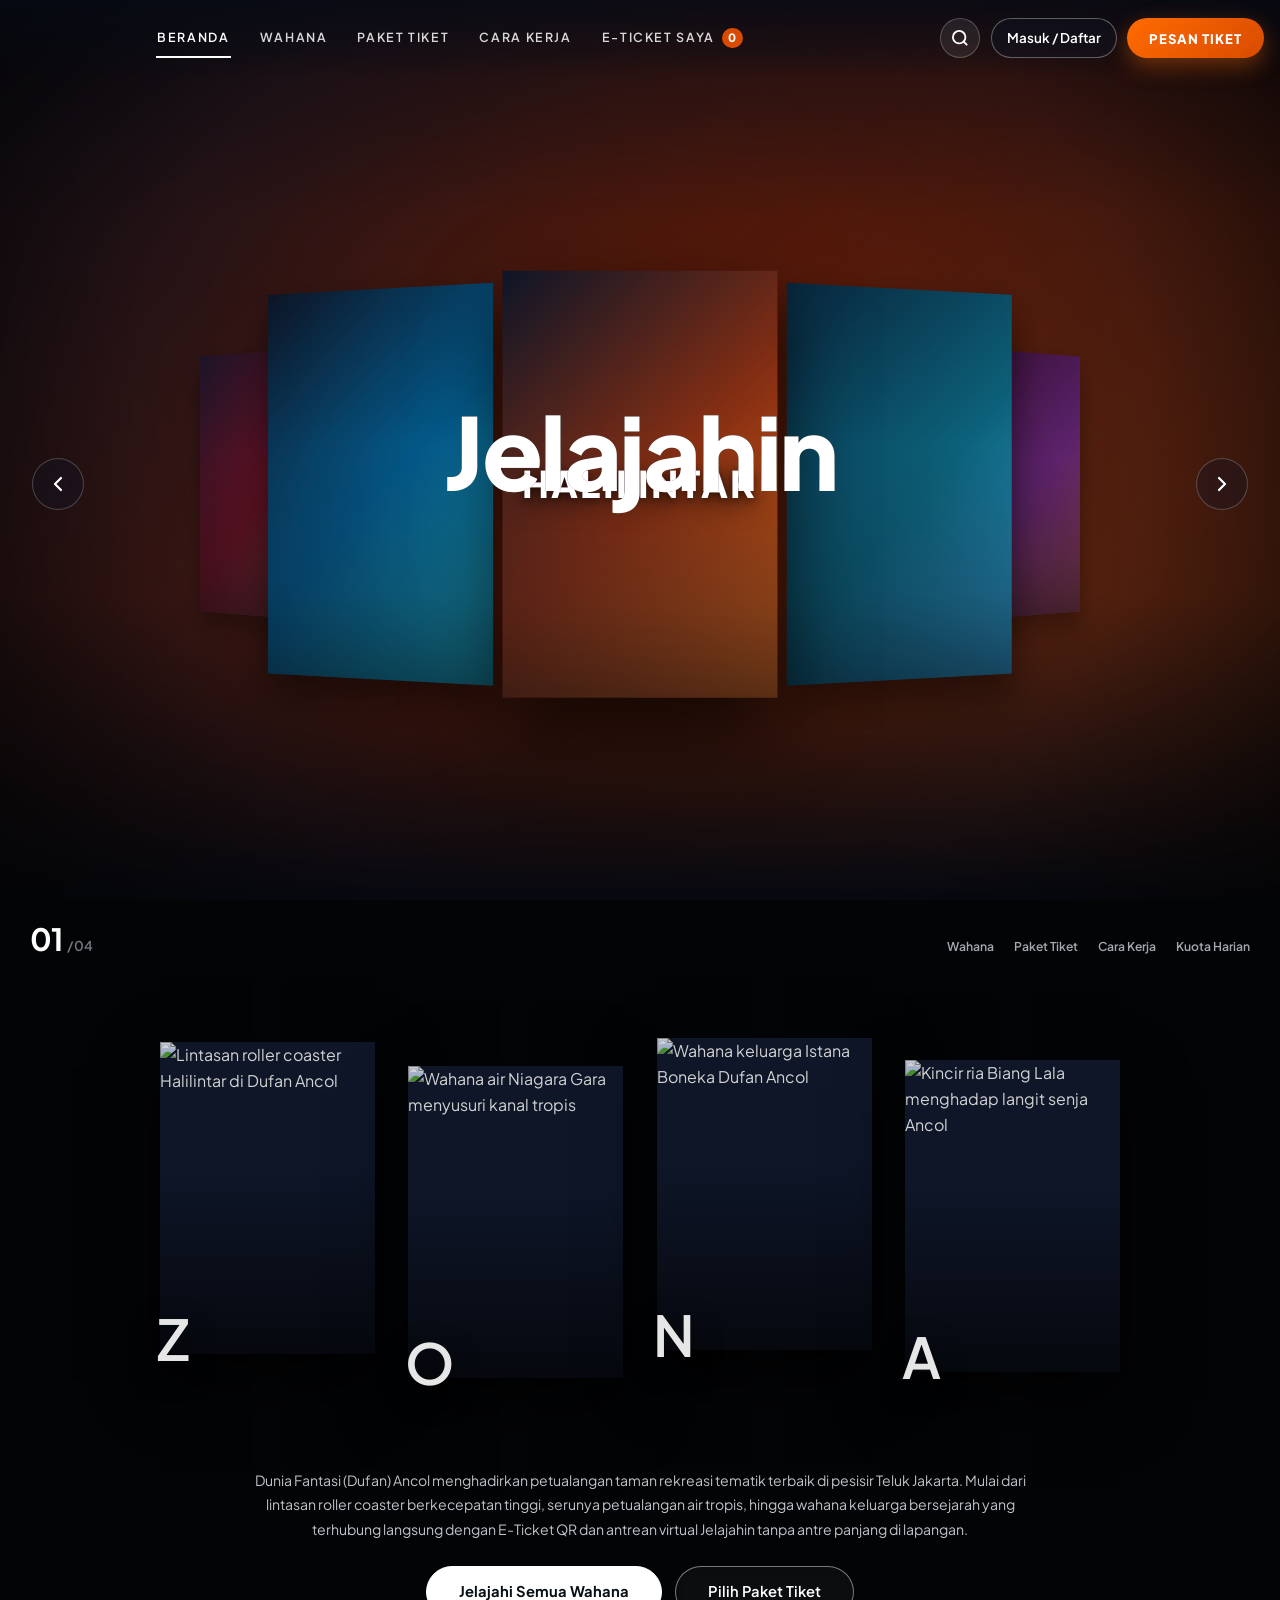
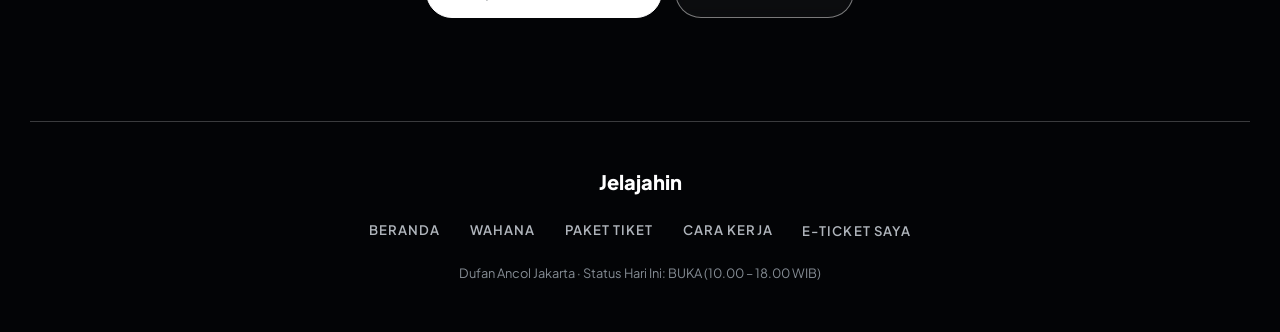
==== commit 6ac8734b: "pindah landing" ====
--- a/index.html
+++ b/index.html
@@ -10,13 +10,34 @@
   <link href="https://fonts.googleapis.com/css2?family=Plus+Jakarta+Sans:wght@400;500;600;700;800&display=swap" rel="stylesheet">
   <link rel="preconnect" href="https://images.unsplash.com">
   <link rel="stylesheet" href="style.css">
+  <link rel="expect" href="#beranda" blocking="render">
 </head>
-<body class="is-intro-active">
-  <!-- Loading Start Intro: Hanya Judul "Jelajahin" di Tengah Lalu Terbang ke Kiri Atas -->
-  <div class="intro-loader" id="intro-loader" role="presentation">
-    <div class="intro-backdrop" id="intro-backdrop" aria-hidden="true"></div>
-    <div class="intro-center-brand" id="intro-brand" aria-hidden="true">Jelajahin</div>
-    <button type="button" class="intro-skip-btn" id="btn-skip-intro">Lewati Intro</button>
+<body class="page-home is-intro-active">
+  <script>
+    (function () {
+      try {
+        var nav = performance.getEntriesByType && performance.getEntriesByType('navigation')[0];
+        var isReload = nav && nav.type === 'reload';
+        if (sessionStorage.getItem('jelajahin_intro_done') === '1' && !isReload) {
+          document.body.classList.remove('is-intro-active');
+          document.documentElement.dataset.skipIntro = '1';
+        }
+      } catch (e) {}
+    })();
+  </script>
+  <!-- Loading Start Intro: Hanya saat website dibuka pertama kali atau di-refresh -->
+  <div class="intro-loader" id="intro-loader" role="presentation" aria-hidden="true">
+    <div class="intro-tunnel-bg" aria-hidden="true">
+      <div class="intro-tunnel-grid"></div>
+      <div class="intro-tunnel-aura"></div>
+      <div class="intro-tunnel-ring intro-tunnel-ring--inner"></div>
+      <div class="intro-tunnel-ring intro-tunnel-ring--outer"></div>
+    </div>
+
+    <div class="intro-tunnel-stage" id="intro-tunnel-stage">
+      <div class="intro-center-brand" id="intro-brand" data-text="Jelajahin">Jelajahin</div>
+      <div class="intro-tunnel-cards" id="intro-tunnel-cards"></div>
+    </div>
   </div>
 
   <a href="#konten-utama" class="skip-link visually-hidden">Langsung ke konten utama</a>
@@ -25,16 +46,16 @@
   <header class="site-header" id="site-header">
     <div class="header-inner">
       <div class="header-left">
-        <a href="#beranda" class="brand-logo" aria-label="Jelajahin — Kembali ke Beranda">
+        <a href="index.html" class="brand-logo" aria-label="Jelajahin — Kembali ke Beranda">
           <span class="brand-wordmark">Jelajahin</span>
         </a>
 
         <nav class="primary-nav" aria-label="Navigasi utama">
           <ul class="nav-list">
-            <li><a href="#beranda" class="nav-link is-active" data-nav="beranda">BERANDA</a></li>
-            <li><a href="#wahana" class="nav-link" data-nav="wahana">WAHANA</a></li>
-            <li><a href="#paket" class="nav-link" data-nav="paket">PAKET TIKET</a></li>
-            <li><a href="#cara-kerja" class="nav-link" data-nav="cara-kerja">CARA KERJA</a></li>
+            <li><a href="index.html" class="nav-link is-active" data-nav="beranda">BERANDA</a></li>
+            <li><a href="wahana.html" class="nav-link" data-nav="wahana">WAHANA</a></li>
+            <li><a href="paket.html" class="nav-link" data-nav="paket">PAKET TIKET</a></li>
+            <li><a href="cara-kerja.html" class="nav-link" data-nav="cara-kerja">CARA KERJA</a></li>
             <li>
               <button type="button" class="nav-link nav-link-btn" id="btn-nav-eticket" data-nav="eticket">
                 E-TICKET SAYA
@@ -110,313 +131,89 @@
       </div>
     </section>
 
-    <!-- 2. SECTION INFO TAMAN & CEK KUOTA HARIAN (kuota_harians) -->
-    <section id="kuota" class="section-block section-quota">
+    <!-- 2. SECTION WISATA BERANDA (4 Kartu Vertikal Lancip + Huruf Sudut + Deskripsi Wisata) -->
+    <section id="wisata-beranda" class="wisata-showcase" aria-label="Sorotan Zona Wisata Dunia Fantasi Ancol">
       <div class="container">
-        <div class="section-header">
-          <span class="section-eyebrow">DUNIA FANTASI · ANCOL JAKARTA</span>
-          <h2 class="section-title">Info Operasional Taman &amp; Cek Kuota Harian</h2>
-          <p class="section-desc">
-            Pastikan tanggal kunjungan Anda masih memiliki kuota tersedia sebelum melakukan pemesanan tiket terusan.
+        <div class="wisata-meta-bar">
+          <div class="wisata-counter" aria-label="Urutan sorotan wisata">
+            <span class="wisata-counter-num" id="wisata-counter-num">01</span>
+            <span class="wisata-counter-total">/04</span>
+          </div>
+
+          <ul class="wisata-quick-links">
+            <li><a href="wahana.html">Wahana</a></li>
+            <li><a href="paket.html">Paket Tiket</a></li>
+            <li><a href="cara-kerja.html">Cara Kerja</a></li>
+            <li><a href="wahana.html#kuota">Kuota Harian</a></li>
+          </ul>
+        </div>
+
+        <div class="wisata-cards-grid" id="wisata-cards-grid">
+          <a href="wahana.html?fokus=whn-halilintar#katalog-wahana" class="wisata-card" data-wisata-idx="01" aria-label="Zona Ekstrem — Halilintar">
+            <div class="wisata-card-frame">
+              <img src="https://images.unsplash.com/photo-1754045473527-d74b9bb55e80?auto=format&fit=crop&w=800&q=80" alt="Lintasan roller coaster Halilintar di Dufan Ancol" width="600" height="870" loading="lazy">
+              <div class="wisata-card-scrim" aria-hidden="true"></div>
+              <span class="wisata-card-hover-label">Halilintar · Ekstrem</span>
+            </div>
+            <span class="wisata-letter" aria-hidden="true">Z</span>
+          </a>
+
+          <a href="wahana.html?fokus=whn-niagara#katalog-wahana" class="wisata-card" data-wisata-idx="02" aria-label="Zona Air — Niagara Gara">
+            <div class="wisata-card-frame">
+              <img src="https://images.unsplash.com/photo-1529281901731-f9b6ec160180?auto=format&fit=crop&w=800&q=80" alt="Wahana air Niagara Gara menyusuri kanal tropis" width="600" height="870" loading="lazy">
+              <div class="wisata-card-scrim" aria-hidden="true"></div>
+              <span class="wisata-card-hover-label">Niagara Gara · Air</span>
+            </div>
+            <span class="wisata-letter" aria-hidden="true">O</span>
+          </a>
+
+          <a href="wahana.html?fokus=whn-istana-boneka#katalog-wahana" class="wisata-card" data-wisata-idx="03" aria-label="Zona Keluarga — Istana Boneka">
+            <div class="wisata-card-frame">
+              <img src="https://images.unsplash.com/photo-1504027973709-58986e840e79?auto=format&fit=crop&w=800&q=80" alt="Wahana keluarga Istana Boneka Dufan Ancol" width="600" height="870" loading="lazy">
+              <div class="wisata-card-scrim" aria-hidden="true"></div>
+              <span class="wisata-card-hover-label">Istana Boneka · Keluarga</span>
+            </div>
+            <span class="wisata-letter" aria-hidden="true">N</span>
+          </a>
+
+          <a href="wahana.html?fokus=whn-bianglala#katalog-wahana" class="wisata-card" data-wisata-idx="04" aria-label="Panorama Teluk Jakarta — Biang Lala">
+            <div class="wisata-card-frame">
+              <img src="https://images.unsplash.com/photo-1570494362424-2f53c0b9698b?auto=format&fit=crop&w=800&q=80" alt="Kincir ria Biang Lala menghadap langit senja Ancol" width="600" height="870" loading="lazy">
+              <div class="wisata-card-scrim" aria-hidden="true"></div>
+              <span class="wisata-card-hover-label">Biang Lala · Panorama</span>
+            </div>
+            <span class="wisata-letter" aria-hidden="true">A</span>
+          </a>
+        </div>
+
+        <div class="wisata-lead-wrap">
+          <p class="wisata-lead">
+            Dunia Fantasi (Dufan) Ancol menghadirkan petualangan taman rekreasi tematik terbaik di pesisir Teluk Jakarta. Mulai dari lintasan roller coaster berkecepatan tinggi, serunya petualangan air tropis, hingga wahana keluarga bersejarah yang terhubung langsung dengan E-Ticket QR dan antrean virtual Jelajahin tanpa antre panjang di lapangan.
           </p>
-        </div>
-
-        <div class="quota-layout">
-          <!-- Status Hari Ini -->
-          <article class="surface-card today-quota-card" id="today-quota-card">
-            <div class="today-card-top">
-              <div>
-                <p class="card-kicker">Status Kunjungan Hari Ini</p>
-                <h3 class="today-date-label" id="today-date-label">Rabu, 18 November 2026</h3>
-              </div>
-              <span class="status-pill status-pill-open" id="today-op-badge">
-                <span class="pill-indicator" aria-hidden="true"></span>
-                <span>BUKA</span>
-              </span>
-            </div>
-
-            <div class="today-metrics-grid">
-              <div class="metric-box">
-                <span class="metric-label">Jam Operasional</span>
-                <strong class="metric-value" id="today-hours-value">10.00 – 18.00 WIB</strong>
-              </div>
-              <div class="metric-box">
-                <span class="metric-label">Sisa Kuota Harian</span>
-                <strong class="metric-value" id="today-quota-remaining">3.420 dari 5.000 kuota tersisa</strong>
-              </div>
-            </div>
-
-            <div class="quota-progress-wrap">
-              <div class="quota-progress-meta">
-                <span>Keterisian Kuota Pengunjung</span>
-                <strong id="today-quota-percent">32% terisi</strong>
-              </div>
-              <progress id="today-quota-progress" max="5000" value="1580">32%</progress>
-            </div>
-
-            <div class="today-card-actions">
-              <button type="button" class="btn btn-primary" id="btn-book-today">
-                Pesan Tiket untuk Hari Ini
-              </button>
-              <a href="#wahana" class="btn btn-outline">Jelajahi Wahana</a>
-            </div>
-          </article>
-
-          <!-- Pemilih Tanggal & Cek Ketersediaan -->
-          <div class="surface-card quota-checker-card">
-            <div class="checker-header">
-              <h3 class="checker-title">Cek Ketersediaan Tanggal Lain</h3>
-              <p class="checker-subtitle">Pilih tanggal cepat di bawah atau tentukan tanggal pada kalender.</p>
-            </div>
-
-            <div class="date-chip-strip" id="quota-quick-dates" role="group" aria-label="Pilihan tanggal kunjungan mendatang">
-              <!-- Diisi dinamis oleh script.js -->
-            </div>
-
-            <div class="date-input-row">
-              <div class="field-group">
-                <label for="quota-date-picker">Pilih Tanggal Kunjungan</label>
-                <span id="quota-picker-hint" class="field-hint">Format: tanggal kalender kunjungan Dufan (WIB)</span>
-                <input type="date" id="quota-date-picker" aria-describedby="quota-picker-hint">
-              </div>
-            </div>
-
-            <div class="quota-result-box" id="quota-selected-result" aria-live="polite">
-              <!-- Hasil cek kuota dirender oleh script.js -->
-            </div>
-          </div>
-        </div>
-      </div>
-    </section>
-
-    <!-- 3. SECTION KATALOG & FILTER WAHANA INTERAKTIF (wahanas) -->
-    <section id="wahana" class="section-block section-catalog">
-      <div class="container">
-        <div class="section-header section-header-row">
-          <div>
-            <span class="section-eyebrow">ANTREAN VIRTUAL REAL-TIME</span>
-            <h2 class="section-title">Katalog &amp; Filter Wahana Dufan</h2>
-            <p class="section-desc">
-              Saring wahana berdasarkan zona, tingkat keramaian, dan tinggi badan pengunjung agar seluruh anggota keluarga aman bermain.
-            </p>
-          </div>
-          <div class="catalog-header-cta">
-            <button type="button" class="btn btn-secondary" id="btn-catalog-open-eticket">
-              Cek E-Ticket &amp; Antrean Saya
-            </button>
-          </div>
-        </div>
-
-        <!-- Panel Pencarian & Filter -->
-        <search class="surface-card catalog-filters-panel" aria-label="Filter dan pencarian wahana">
-          <div class="filters-grid">
-            <div class="filter-block filter-search-block">
-              <label for="filter-search">Cari Nama Wahana</label>
-              <span id="filter-search-hint" class="field-hint">Ketik nama wahana, misalnya Halilintar atau Istana Boneka</span>
-              <div class="search-input-wrap">
-                <svg width="18" height="18" viewBox="0 0 24 24" fill="none" stroke="currentColor" stroke-width="2.2" aria-hidden="true">
-                  <circle cx="11" cy="11" r="7.5"></circle>
-                  <path d="m20 20-3.8-3.8"></path>
-                </svg>
-                <input type="search" id="filter-search" name="q" placeholder="Cari wahana Dufan..." autocomplete="off" autocorrect="off" autocapitalize="none" spellcheck="false" aria-describedby="filter-search-hint">
-              </div>
-            </div>
-
-            <div class="filter-block">
-              <span class="filter-group-label" id="label-filter-zona">Filter Zona Wahana</span>
-              <div class="chip-group" role="group" aria-labelledby="label-filter-zona" id="filter-zona-group">
-                <button type="button" class="filter-chip is-selected" data-zona="Semua" aria-pressed="true">Semua</button>
-                <button type="button" class="filter-chip" data-zona="Ekstrem" aria-pressed="false">Ekstrem</button>
-                <button type="button" class="filter-chip" data-zona="Keluarga" aria-pressed="false">Keluarga</button>
-                <button type="button" class="filter-chip" data-zona="Air" aria-pressed="false">Air</button>
-              </div>
-            </div>
-
-            <div class="filter-block">
-              <span class="filter-group-label" id="label-filter-keramaian">Filter Tingkat Keramaian</span>
-              <div class="chip-group" role="group" aria-labelledby="label-filter-keramaian" id="filter-keramaian-group">
-                <button type="button" class="filter-chip is-selected" data-keramaian="Semua" aria-pressed="true">Semua</button>
-                <button type="button" class="filter-chip" data-keramaian="Sepi" aria-pressed="false">Sepi (&lt; 4)</button>
-                <button type="button" class="filter-chip" data-keramaian="Sedang" aria-pressed="false">Sedang (4–11)</button>
-                <button type="button" class="filter-chip" data-keramaian="Padat" aria-pressed="false">Padat (≥ 12)</button>
-              </div>
-            </div>
-
-            <div class="filter-block filter-height-block">
-              <div class="height-label-row">
-                <label for="filter-height-range">Filter Tinggi Badan Pengunjung (cm)</label>
-                <div class="height-number-wrap">
-                  <input type="number" id="filter-height-number" min="80" max="200" step="1" value="160" aria-label="Tinggi badan pengunjung dalam sentimeter">
-                  <span class="unit-suffix">cm</span>
-                </div>
-              </div>
-              <span id="filter-height-hint" class="field-hint">Geser atau ketik tinggi badan (80 – 200 cm) untuk menampilkan wahana yang aman dinaiki</span>
-              <input type="range" id="filter-height-range" min="80" max="200" step="5" value="160" aria-describedby="filter-height-hint">
-              <div class="height-presets">
-                <button type="button" class="preset-btn" data-height="110">Anak (110 cm)</button>
-                <button type="button" class="preset-btn" data-height="130">Remaja (130 cm)</button>
-                <button type="button" class="preset-btn" data-height="160">Semua (≥ 160 cm)</button>
-                <button type="button" class="btn-link-reset" id="btn-reset-filters">Reset Semua Filter</button>
-              </div>
-            </div>
-          </div>
-
-          <!-- Ringkasan Kesesuaian Tinggi Badan & Hasil Filter -->
-          <div class="filter-summary-banner" id="height-filter-summary" aria-live="polite">
-            Menampilkan 8 dari 8 wahana yang aman dinaiki untuk tinggi badan 160 cm.
-          </div>
-        </search>
-
-        <!-- Legenda Status Lampu & Keramaian (Selalu pakai teks + ikon) -->
-        <div class="legend-bar" aria-label="Keterangan indikator status wahana dan keramaian">
-          <div class="legend-group">
-            <span class="legend-title">Lampu Status:</span>
-            <span class="status-badge status-hijau"><span class="badge-icon" aria-hidden="true">●</span> Hijau · Siap Naik</span>
-            <span class="status-badge status-merah"><span class="badge-icon" aria-hidden="true">■</span> Merah · Sedang Bermain</span>
-            <span class="status-badge status-maintenance"><span class="badge-icon" aria-hidden="true">▲</span> Oranye · Maintenance</span>
-          </div>
-          <div class="legend-group">
-            <span class="legend-title">Keramaian:</span>
-            <span class="crowd-badge crowd-sepi">Sepi (&lt; 4 pengantre)</span>
-            <span class="crowd-badge crowd-sedang">Sedang (4–11)</span>
-            <span class="crowd-badge crowd-padat">Padat (≥ 12)</span>
-          </div>
-        </div>
-
-        <!-- Grid Kartu Wahana -->
-        <div class="rides-grid" id="rides-grid">
-          <!-- Kartu wahana dirender oleh script.js -->
-        </div>
-
-        <div class="empty-state-card" id="rides-empty-state" hidden>
-          <h3>Tidak ada wahana yang sesuai dengan filter Anda</h3>
-          <p>Coba ubah kata kunci pencarian, pilih zona lain, atau naikkan batas tinggi badan pengunjung.</p>
-          <button type="button" class="btn btn-primary" id="btn-empty-reset">Tampilkan Semua Wahana</button>
-        </div>
-      </div>
-    </section>
-
-    <!-- 4. SECTION PILIHAN PAKET TIKET (paket_tikets) -->
-    <section id="paket" class="section-block section-packages">
-      <div class="container">
-        <div class="section-header section-header-center">
-          <span class="section-eyebrow">TIKET TERUSAN DIGITAL</span>
-          <h2 class="section-title">Pilih Paket Tiket Kunjungan</h2>
-          <p class="section-desc">
-            Cukup bayar 1x di awal untuk menikmati seluruh wahana terusan di Dufan tanpa antre fisik berjam-jam di bawah terik matahari.
-          </p>
-        </div>
-
-        <div class="packages-grid" id="packages-grid">
-          <!-- Kartu paket tiket dirender dari paket_tikets oleh script.js -->
-        </div>
-      </div>
-    </section>
-
-    <!-- 5. SECTION CARA KERJA (ALUR KUNJUNGAN 4 LANGKAH) -->
-    <section id="cara-kerja" class="section-block section-steps">
-      <div class="container">
-        <div class="section-header section-header-center">
-          <span class="section-eyebrow">PANDUAN WISATAWAN</span>
-          <h2 class="section-title">Cara Kerja Jelajahin dalam 4 Langkah</h2>
-          <p class="section-desc">
-            Dari pemesanan tiket online hingga antrean virtual wahana langsung dari ponsel Anda.
-          </p>
-        </div>
-
-        <ol class="steps-grid">
-          <li class="surface-card step-card">
-            <span class="step-number" aria-hidden="true">01</span>
-            <div class="step-icon-box" aria-hidden="true">
-              <svg width="24" height="24" viewBox="0 0 24 24" fill="none" stroke="currentColor" stroke-width="2" stroke-linecap="round" stroke-linejoin="round">
-                <rect x="3" y="4" width="18" height="18" rx="2"></rect>
-                <path d="M16 2v4M8 2v4M3 10h18M9 16l2 2 4-4"></path>
-              </svg>
-            </div>
-            <h3>Cek Kuota &amp; Pesan Tiket</h3>
-            <p>Pilih tanggal kunjungan yang masih tersedia beserta paket tiket terusan, lalu selesaikan simulasi pembayaran instan QRIS atau Virtual Account.</p>
-          </li>
-
-          <li class="surface-card step-card">
-            <span class="step-number" aria-hidden="true">02</span>
-            <div class="step-icon-box" aria-hidden="true">
-              <svg width="24" height="24" viewBox="0 0 24 24" fill="none" stroke="currentColor" stroke-width="2" stroke-linecap="round" stroke-linejoin="round">
-                <rect x="3" y="3" width="7" height="7"></rect>
-                <rect x="14" y="3" width="7" height="7"></rect>
-                <rect x="3" y="14" width="7" height="7"></rect>
-                <path d="M14 14h3v3h-3zM20 14v7M14 20h7"></path>
-              </svg>
-            </div>
-            <h3>Simpan E-Ticket QR</h3>
-            <p>Setelah pembayaran terkonfirmasi lunas, Kode Booking dan E-Ticket QR otomatis terbit di menu <strong>E-Ticket Saya</strong> dengan status <em>Belum Check-in</em>.</p>
-          </li>
-
-          <li class="surface-card step-card">
-            <span class="step-number" aria-hidden="true">03</span>
-            <div class="step-icon-box" aria-hidden="true">
-              <svg width="24" height="24" viewBox="0 0 24 24" fill="none" stroke="currentColor" stroke-width="2" stroke-linecap="round" stroke-linejoin="round">
-                <path d="M3 7V5a2 2 0 0 1 2-2h2M17 3h2a2 2 0 0 1 2 2v2M21 17v2a2 2 0 0 1-2 2h-2M7 21H5a2 2 0 0 1-2-2v-2"></path>
-                <path d="M7 12h10"></path>
-              </svg>
-            </div>
-            <h3>Scan QR di Gerbang Masuk</h3>
-            <p>Tunjukkan QR kepada petugas di pintu masuk kawasan Dufan hingga status tiket berubah menjadi <em>Aktif di Kawasan</em> (tersedia tombol simulasi di E-Ticket Anda).</p>
-          </li>
-
-          <li class="surface-card step-card">
-            <span class="step-number" aria-hidden="true">04</span>
-            <div class="step-icon-box" aria-hidden="true">
-              <svg width="24" height="24" viewBox="0 0 24 24" fill="none" stroke="currentColor" stroke-width="2" stroke-linecap="round" stroke-linejoin="round">
-                <circle cx="12" cy="12" r="9"></circle>
-                <path d="M12 7v5l3 2"></path>
-              </svg>
-            </div>
-            <h3>Antre Virtual dari HP/Web</h3>
-            <p>Pilih wahana yang sesuai tinggi badan &amp; berstatus lampu hijau, ambil nomor antrean virtual, dan pantau nomor kloter serta estimasi waktu tunggu.</p>
-          </li>
-        </ol>
+          <div class="wisata-lead-actions">
+            <a href="wahana.html" class="btn-pill-white">Jelajahi Semua Wahana</a>
+            <a href="paket.html" class="btn-pill-ghost">Pilih Paket Tiket</a>
+          </div>
+        </div>
       </div>
     </section>
   </main>
 
-  <!-- 6. FOOTER -->
-  <footer class="site-footer">
-    <div class="container footer-grid">
-      <div class="footer-brand">
-        <span class="brand-wordmark footer-wordmark">Jelajahin</span>
-        <p class="footer-tagline">
-          Smart Tourism &amp; Hospitality · Sistem Pemesanan Tiket &amp; Antrean Wahana Virtual<br>
-          Studi Kasus: Dunia Fantasi (Dufan) Ancol, Jakarta Utara.
-        </p>
-        <p class="footer-note">
-          Mode Simulasi Wisatawan (Penyimpanan lokal browser). Belum terhubung ke gateway pembayaran bank atau dashboard operator.
-        </p>
-      </div>
-
-      <div class="footer-info">
-        <h3>Jam Operasional Taman</h3>
-        <ul class="footer-list">
-          <li><strong>Senin – Jumat:</strong> 10.00 – 18.00 WIB</li>
-          <li><strong>Akhir Pekan &amp; Libur:</strong> 10.00 – 20.00 WIB</li>
-          <li><strong>Status Hari Ini:</strong> <span id="footer-today-status">BUKA (10.00 – 18.00 WIB)</span></li>
-        </ul>
-      </div>
-
-      <nav class="footer-nav" aria-label="Tautan navigasi footer">
-        <h3>Navigasi Cepat</h3>
-        <ul class="footer-list">
-          <li><a href="#beranda">Beranda &amp; Wahana Unggulan</a></li>
-          <li><a href="#kuota">Info Taman &amp; Cek Kuota Harian</a></li>
-          <li><a href="#wahana">Katalog &amp; Filter Wahana</a></li>
-          <li><a href="#paket">Pilihan Paket Tiket</a></li>
-          <li><a href="#cara-kerja">Cara Kerja Kunjungan</a></li>
-          <li><button type="button" class="footer-btn-link" id="btn-footer-eticket">Buka E-Ticket &amp; Antrean Saya</button></li>
-        </ul>
-      </nav>
-    </div>
-
-    <div class="container footer-bottom">
-      <p>&copy; 2026 Jelajahin · Prototipe Sisi Wisatawan (Studi Kasus Dufan Ancol).</p>
+  <footer class="editorial-footer">
+    <div class="container editorial-footer-inner">
+      <a href="index.html" class="editorial-footer-brand">
+        <span>Jelajahin</span>
+      </a>
+      <ul class="editorial-footer-links">
+        <li><a href="index.html">Beranda</a></li>
+        <li><a href="wahana.html">Wahana</a></li>
+        <li><a href="paket.html">Paket Tiket</a></li>
+        <li><a href="cara-kerja.html">Cara Kerja</a></li>
+        <li><button type="button" class="footer-btn-link" id="btn-footer-eticket">E-Ticket Saya</button></li>
+      </ul>
+      <p class="editorial-footer-meta">
+        Dufan Ancol Jakarta · Status Hari Ini: <span id="footer-today-status">BUKA (10.00 – 18.00 WIB)</span>
+      </p>
     </div>
   </footer>
 
@@ -721,11 +518,11 @@
       <div class="drawer-body">
         <nav aria-label="Navigasi seluler">
           <ul class="mobile-nav-list">
-            <li><a href="#beranda" class="mobile-nav-link" data-mobile-nav="beranda">Beranda</a></li>
-            <li><a href="#kuota" class="mobile-nav-link" data-mobile-nav="kuota">Info &amp; Kuota Harian</a></li>
-            <li><a href="#wahana" class="mobile-nav-link" data-mobile-nav="wahana">Katalog Wahana</a></li>
-            <li><a href="#paket" class="mobile-nav-link" data-mobile-nav="paket">Paket Tiket</a></li>
-            <li><a href="#cara-kerja" class="mobile-nav-link" data-mobile-nav="cara-kerja">Cara Kerja</a></li>
+            <li><a href="index.html" class="mobile-nav-link" data-mobile-nav="beranda">Beranda</a></li>
+            <li><a href="wahana.html#kuota" class="mobile-nav-link" data-mobile-nav="kuota">Info &amp; Kuota Harian</a></li>
+            <li><a href="wahana.html" class="mobile-nav-link" data-mobile-nav="wahana">Katalog Wahana</a></li>
+            <li><a href="paket.html" class="mobile-nav-link" data-mobile-nav="paket">Paket Tiket</a></li>
+            <li><a href="cara-kerja.html" class="mobile-nav-link" data-mobile-nav="cara-kerja">Cara Kerja</a></li>
           </ul>
         </nav>
         <div class="mobile-nav-actions">
--- a/style.css
+++ b/style.css
@@ -78,10 +78,53 @@
   scroll-padding-top: calc(var(--header-height) + 1.25rem);
 }
 
+@media (prefers-reduced-motion: no-preference) {
+  @view-transition {
+    navigation: auto;
+  }
+}
+
 @media (prefers-reduced-motion: reduce) {
   html {
     scroll-behavior: auto;
   }
+
+  @view-transition {
+    navigation: none;
+  }
+}
+
+::view-transition-old(root) {
+  animation: pageCrossFadeOut 0.34s cubic-bezier(0.22, 1, 0.36, 1) both;
+}
+
+::view-transition-new(root) {
+  animation: pageCrossFadeIn 0.42s cubic-bezier(0.22, 1, 0.36, 1) both;
+}
+
+@keyframes pageCrossFadeOut {
+  from {
+    opacity: 1;
+  }
+  to {
+    opacity: 0;
+  }
+}
+
+@keyframes pageCrossFadeIn {
+  from {
+    opacity: 0;
+    transform: translateY(6px);
+  }
+  to {
+    opacity: 1;
+    transform: translateY(0);
+  }
+}
+
+body.is-page-leaving {
+  opacity: 0;
+  transition: opacity 0.22s ease;
 }
 
 body {
@@ -221,8 +264,12 @@
 }
 
 /* ==========================================================================
-   LOADING START INTRO (Hanya Judul "Jelajahin" Terbang ke Kiri Atas Navbar)
+   LOADING START INTRO (3D Perspective Tunnel Auto-Play -> Terbang ke Kiri Atas)
    ========================================================================== */
+
+html[data-skip-intro="1"] .intro-loader {
+  display: none !important;
+}
 
 body.is-intro-active .brand-wordmark {
   opacity: 0;
@@ -246,70 +293,174 @@
   display: grid;
   place-items: center;
   overflow: clip;
-  background-color: #090E1A;
-  color: #FFFFFF;
+  background-color: #FAFAFA;
+  color: #0A0A0A;
+  user-select: none;
+  transition: background-color 0.72s cubic-bezier(0.22, 1, 0.36, 1);
 }
 
 .intro-loader[hidden] {
   display: none;
-}
-
-.intro-backdrop {
-  position: absolute;
-  inset: -40px;
-  background:
-    radial-gradient(circle at 50% 50%, rgba(14, 116, 144, 0.28) 0%, rgba(15, 23, 42, 0.72) 55%, rgba(5, 8, 16, 0.96) 100%),
-    linear-gradient(135deg, #0b1326 0%, #16243d 48%, #221728 100%);
-  transition: opacity 0.8s ease;
-}
-
-.intro-center-brand {
-  position: relative;
-  z-index: 5;
-  font-family: var(--font-display);
-  font-weight: 800;
-  font-size: clamp(2.8rem, 8.2vw, 6.2rem);
-  letter-spacing: -0.025em;
-  line-height: 1;
-  color: #FFFFFF;
-  text-shadow: 0 12px 42px rgba(0, 0, 0, 0.55);
-  transform-origin: center center;
-  will-change: transform, opacity, filter;
-  user-select: none;
 }
 
 .intro-loader.is-revealing {
   background-color: transparent;
   pointer-events: none;
-  transition: background-color 0.75s ease;
-}
-
-.intro-loader.is-revealing .intro-backdrop {
+}
+
+.intro-tunnel-bg {
+  position: absolute;
+  inset: 0;
+  display: grid;
+  place-items: center;
+  pointer-events: none;
+  transition: opacity 0.6s ease;
+}
+
+.intro-loader.is-revealing .intro-tunnel-bg,
+.intro-loader.is-revealing .intro-tunnel-cards {
   opacity: 0;
 }
 
-.intro-loader.is-revealing .intro-skip-btn {
+.intro-tunnel-grid {
+  position: absolute;
+  inset: 0;
+  background-image: radial-gradient(#cbd5e1 1px, transparent 1px);
+  background-size: 28px 28px;
+  -webkit-mask-image: radial-gradient(ellipse 70% 70% at 50% 50%, #000 60%, transparent 100%);
+  mask-image: radial-gradient(ellipse 70% 70% at 50% 50%, #000 60%, transparent 100%);
+  opacity: 0.72;
+}
+
+.intro-tunnel-aura {
+  position: absolute;
+  inset: 0;
+  background: radial-gradient(circle at center, rgba(99, 102, 241, 0.16) 0%, transparent 70%);
+}
+
+.intro-tunnel-ring {
+  position: absolute;
+  border-radius: 9999px;
+  pointer-events: none;
+}
+
+.intro-tunnel-ring--inner {
+  width: 48vmin;
+  height: 48vmin;
+  border: 1px solid rgba(99, 102, 241, 0.16);
+}
+
+.intro-tunnel-ring--outer {
+  width: 76vmin;
+  height: 76vmin;
+  border: 1px dashed rgba(203, 213, 225, 0.78);
+}
+
+.intro-tunnel-stage {
+  position: relative;
+  width: 100%;
+  height: 100%;
+  display: grid;
+  place-items: center;
+}
+
+.intro-center-brand {
+  position: relative;
+  z-index: 0;
+  font-family: var(--font-display);
+  font-weight: 800;
+  font-size: clamp(3.1rem, 9vw, 6.25rem);
+  letter-spacing: -0.025em;
+  line-height: 1;
+  text-align: center;
+  background: linear-gradient(180deg, #0A0A0A 0%, #262626 52%, #A3A3A3 100%);
+  -webkit-background-clip: text;
+  background-clip: text;
+  color: transparent;
+  transform-origin: center center;
+  will-change: transform, opacity;
+  pointer-events: none;
+}
+
+.intro-center-brand::after {
+  content: attr(data-text);
+  position: absolute;
+  inset: 0;
+  color: #FFFFFF;
   opacity: 0;
+  transition: opacity 0.48s ease;
   pointer-events: none;
 }
 
-.intro-skip-btn {
+.intro-loader.is-revealing .intro-center-brand {
+  z-index: 5;
+}
+
+.intro-loader.is-revealing .intro-center-brand::after {
+  opacity: 1;
+}
+
+.intro-tunnel-cards {
   position: absolute;
-  inset-block-end: max(1.5rem, env(safe-area-inset-bottom, 0px));
-  inset-inline-end: max(1.5rem, env(safe-area-inset-right, 0px));
-  z-index: 8;
-  padding: 0.45rem 0.95rem;
-  border: 1px solid rgba(255, 255, 255, 0.28);
-  border-radius: var(--radius-pill);
-  background: rgba(15, 23, 42, 0.45);
-  color: rgba(255, 255, 255, 0.88);
-  font-size: 0.8rem;
+  inset: 0;
+  z-index: 1;
+  perspective: 1200px;
+  perspective-origin: 50% 50%;
+  transform-style: preserve-3d;
+  pointer-events: none;
+  transition: opacity 0.55s ease;
+}
+
+.intro-tunnel-card {
+  position: absolute;
+  left: 50%;
+  top: 50%;
+  aspect-ratio: 4 / 5;
+  will-change: transform, opacity;
+  pointer-events: none;
+}
+
+.intro-tunnel-card-inner {
+  position: relative;
+  width: 100%;
+  height: 100%;
+  overflow: hidden;
+  border-radius: 16px;
+  background-color: #E2E8F0;
+  border: 1px solid rgba(15, 23, 42, 0.1);
+  box-shadow: 0 24px 50px -12px rgba(15, 23, 42, 0.28);
+}
+
+.intro-tunnel-card-inner img {
+  width: 100%;
+  height: 100%;
+  display: block;
+  object-fit: cover;
+}
+
+.intro-tunnel-card-scrim {
+  position: absolute;
+  inset: 0;
+  display: flex;
+  align-items: flex-end;
+  padding: clamp(0.8rem, 1.5vw, 1.25rem);
+  background: linear-gradient(to top, rgba(0, 0, 0, 0.82) 0%, rgba(0, 0, 0, 0.14) 55%, transparent 100%);
+}
+
+.intro-tunnel-card-title {
+  font-family: ui-monospace, SFMono-Regular, Menlo, Monaco, Consolas, monospace;
+  font-size: clamp(0.68rem, 0.95vw, 0.86rem);
   font-weight: 600;
-}
-
-.intro-skip-btn:hover {
-  background: rgba(255, 255, 255, 0.16);
-  color: #FFFFFF;
+  letter-spacing: 0.14em;
+  text-transform: uppercase;
+  color: rgba(255, 255, 255, 0.95);
+  text-shadow: 0 2px 6px rgba(0, 0, 0, 0.45);
+}
+
+@media (max-width: 767px) {
+  .intro-tunnel-cards {
+    perspective: 900px;
+  }
 }
 
 .primary-nav {
@@ -563,8 +714,8 @@
   position: absolute;
   inset: 0;
   background:
-    radial-gradient(circle at 50% 48%, rgba(9, 14, 26, 0.14) 0%, rgba(9, 14, 26, 0.52) 64%, rgba(5, 8, 16, 0.88) 100%),
-    linear-gradient(to bottom, rgba(5, 8, 16, 0.48) 0%, transparent 24%, transparent 74%, rgba(5, 8, 16, 0.82) 100%);
+    radial-gradient(circle at 50% 48%, rgba(9, 14, 26, 0.14) 0%, rgba(9, 14, 26, 0.52) 64%, rgba(3, 4, 6, 0.9) 100%),
+    linear-gradient(to bottom, rgba(5, 8, 16, 0.48) 0%, transparent 24%, transparent 66%, #030406 100%);
 }
 
 .hero-content {
@@ -2557,3 +2708,905 @@
     forced-color-adjust: none;
   }
 }
+
+/* ==========================================================================
+   12. TEMA EDITORIAL GELAP HALAMAN WAHANA, PAKET TIKET, & CARA KERJA
+       (Mengikuti referensi komposisi editorial gelap atmosferik)
+   ========================================================================== */
+
+.page-home {
+  background-color: #030406;
+  color: #F8FAFC;
+}
+
+.page-home .hero-section {
+  min-block-size: 100svh;
+}
+
+.page-editorial {
+  background-color: #081016;
+  background-image:
+    radial-gradient(circle at 82% 24%, rgba(14, 116, 144, 0.2) 0%, transparent 44%),
+    radial-gradient(circle at 16% 58%, rgba(154, 52, 18, 0.14) 0%, transparent 46%),
+    linear-gradient(180deg, #081016 0%, #0D1C22 48%, #070E14 100%);
+  color: #F8FAFC;
+}
+
+.page-editorial .site-header {
+  background: linear-gradient(to bottom, rgba(8, 16, 22, 0.72) 0%, rgba(8, 16, 22, 0) 100%);
+}
+
+.page-editorial .site-header .header-inner {
+  border-bottom: 1px solid rgba(255, 255, 255, 0.28);
+}
+
+:is(.page-home, .page-editorial) .site-header.is-scrolled {
+  background: rgba(5, 7, 11, 0.88);
+  backdrop-filter: blur(16px);
+  color: #FFFFFF;
+  border-bottom: 1px solid rgba(255, 255, 255, 0.12);
+  box-shadow: 0 10px 30px rgba(0, 0, 0, 0.45);
+}
+
+.page-editorial .site-header.is-scrolled .header-inner {
+  border-bottom-color: transparent;
+}
+
+:is(.page-home, .page-editorial) .site-header.is-scrolled .nav-link {
+  color: rgba(255, 255, 255, 0.78);
+}
+
+:is(.page-home, .page-editorial) .site-header.is-scrolled .nav-link:hover,
+:is(.page-home, .page-editorial) .site-header.is-scrolled .nav-link.is-active {
+  color: #FFFFFF;
+}
+
+:is(.page-home, .page-editorial) .site-header.is-scrolled .nav-link::after {
+  background-color: #FFFFFF;
+}
+
+:is(.page-home, .page-editorial) .site-header.is-scrolled .icon-action-btn,
+:is(.page-home, .page-editorial) .site-header.is-scrolled .auth-btn,
+:is(.page-home, .page-editorial) .site-header.is-scrolled .mobile-menu-btn {
+  background: rgba(255, 255, 255, 0.1);
+  border-color: rgba(255, 255, 255, 0.28);
+  color: #FFFFFF;
+}
+
+:is(.page-home, .page-editorial) .site-header.is-scrolled .icon-action-btn:hover,
+:is(.page-home, .page-editorial) .site-header.is-scrolled .auth-btn:hover {
+  background: rgba(255, 255, 255, 0.2);
+}
+
+/* ==========================================================================
+   12B. SECTION WISATA BERANDA (4 Kartu Vertikal Lancip + Huruf Sudut + Deskripsi)
+        Mengikuti referensi video minimal gelap di bawah Hero
+   ========================================================================== */
+
+.wisata-showcase {
+  position: relative;
+  background-color: #030406;
+  color: #FFFFFF;
+  padding-block: 1.5rem clamp(4.5rem, 8vw, 7rem);
+}
+
+.wisata-meta-bar {
+  display: flex;
+  flex-wrap: wrap;
+  align-items: baseline;
+  justify-content: space-between;
+  gap: 1rem;
+  margin-block-end: clamp(3rem, 6vw, 5.5rem);
+}
+
+.wisata-counter {
+  display: inline-flex;
+  align-items: baseline;
+  gap: 0.28rem;
+  font-family: var(--font-display);
+  line-height: 1;
+}
+
+.wisata-counter-num {
+  font-size: clamp(1.5rem, 2.4vw, 2.1rem);
+  font-weight: 700;
+  color: #FFFFFF;
+  letter-spacing: -0.02em;
+}
+
+.wisata-counter-total {
+  font-size: 0.85rem;
+  font-weight: 600;
+  color: rgba(203, 213, 225, 0.56);
+}
+
+.wisata-quick-links {
+  display: flex;
+  flex-wrap: wrap;
+  gap: 1.25rem;
+  margin: 0;
+  padding: 0;
+  list-style: none;
+}
+
+.wisata-quick-links a {
+  color: rgba(226, 232, 240, 0.72);
+  font-size: 0.76rem;
+  font-weight: 600;
+  text-decoration: none;
+  transition: color 0.2s ease;
+}
+
+.wisata-quick-links a:hover {
+  color: #FFFFFF;
+}
+
+.wisata-cards-grid {
+  width: min(100%, 960px);
+  margin-inline: auto;
+  display: grid;
+  grid-template-columns: repeat(4, minmax(0, 1fr));
+  gap: clamp(1rem, 2.6vw, 2.35rem);
+  padding-block: 1rem 1.85rem;
+}
+
+.wisata-card {
+  position: relative;
+  display: block;
+  text-decoration: none;
+  color: #FFFFFF;
+  transform: translateY(var(--card-offset, 0px));
+  transition: transform 0.55s cubic-bezier(0.22, 1, 0.36, 1);
+}
+
+.wisata-card:nth-child(1) { --card-offset: -8px; }
+.wisata-card:nth-child(2) { --card-offset: 16px; }
+.wisata-card:nth-child(3) { --card-offset: -12px; }
+.wisata-card:nth-child(4) { --card-offset: 10px; }
+
+.wisata-card:hover,
+.wisata-card:focus-visible {
+  transform: translateY(calc(var(--card-offset, 0px) - 8px));
+}
+
+.wisata-card-frame {
+  position: relative;
+  aspect-ratio: 3 / 4.35;
+  overflow: hidden;
+  border-radius: 0;
+  background-color: #0F172A;
+  box-shadow: 0 26px 60px rgba(0, 0, 0, 0.72);
+}
+
+.wisata-card-frame img {
+  width: 100%;
+  height: 100%;
+  object-fit: cover;
+  filter: brightness(0.84) contrast(1.04);
+  transition: transform 0.65s cubic-bezier(0.22, 1, 0.36, 1), filter 0.4s ease;
+}
+
+.wisata-card:hover .wisata-card-frame img,
+.wisata-card:focus-visible .wisata-card-frame img {
+  transform: scale(1.06);
+  filter: brightness(0.98) contrast(1.06);
+}
+
+.wisata-card-scrim {
+  position: absolute;
+  inset: 0;
+  background: linear-gradient(180deg, rgba(0, 0, 0, 0.04) 38%, rgba(3, 4, 6, 0.78) 100%);
+  pointer-events: none;
+}
+
+.wisata-card-hover-label {
+  position: absolute;
+  inset-inline: 0.85rem;
+  inset-block-end: 1.5rem;
+  font-size: 0.72rem;
+  font-weight: 700;
+  letter-spacing: 0.1em;
+  text-transform: uppercase;
+  color: rgba(255, 255, 255, 0.88);
+  opacity: 0;
+  transform: translateY(6px);
+  transition: opacity 0.28s ease, transform 0.28s ease;
+  pointer-events: none;
+}
+
+.wisata-card:hover .wisata-card-hover-label,
+.wisata-card:focus-visible .wisata-card-hover-label {
+  opacity: 1;
+  transform: translateY(0);
+}
+
+.wisata-letter {
+  position: absolute;
+  inset-inline-start: -0.06em;
+  inset-block-end: -0.24em;
+  z-index: 3;
+  font-family: var(--font-display);
+  font-weight: 600;
+  font-size: clamp(2.5rem, 4.4vw, 3.7rem);
+  line-height: 1;
+  letter-spacing: -0.02em;
+  color: rgba(255, 255, 255, 0.9);
+  text-shadow: 0 10px 28px rgba(0, 0, 0, 0.72);
+  pointer-events: none;
+}
+
+@media (prefers-reduced-motion: no-preference) {
+  @supports ((animation-timeline: view()) and (animation-range: entry)) {
+    .wisata-card:nth-child(odd) {
+      animation: wisataDriftOdd auto linear backwards;
+      animation-timeline: view();
+      animation-range: entry 10% cover 45%;
+    }
+
+    .wisata-card:nth-child(even) {
+      animation: wisataDriftEven auto linear backwards;
+      animation-timeline: view();
+      animation-range: entry 10% cover 45%;
+    }
+  }
+}
+
+@keyframes wisataDriftOdd {
+  from {
+    opacity: 0.25;
+    transform: translateY(36px);
+  }
+  to {
+    opacity: 1;
+    transform: translateY(var(--card-offset, 0px));
+  }
+}
+
+@keyframes wisataDriftEven {
+  from {
+    opacity: 0.25;
+    transform: translateY(58px);
+  }
+  to {
+    opacity: 1;
+    transform: translateY(var(--card-offset, 0px));
+  }
+}
+
+.wisata-lead-wrap {
+  max-inline-size: 68ch;
+  margin-inline: auto;
+  margin-block-start: clamp(3rem, 6vw, 4.75rem);
+  text-align: center;
+  display: flex;
+  flex-direction: column;
+  align-items: center;
+  gap: 1.5rem;
+}
+
+.wisata-lead {
+  margin: 0;
+  font-size: clamp(0.86rem, 1.1vw, 0.96rem);
+  line-height: 1.75;
+  color: rgba(226, 232, 240, 0.84);
+}
+
+.wisata-lead-actions {
+  display: flex;
+  flex-wrap: wrap;
+  justify-content: center;
+  gap: 0.85rem;
+}
+
+@media (max-width: 760px) {
+  .wisata-cards-grid {
+    grid-template-columns: repeat(2, minmax(0, 1fr));
+    gap: 2.25rem 1rem;
+  }
+
+  .wisata-card:nth-child(n) {
+    --card-offset: 0px;
+  }
+}
+
+/* Band 1: Full-Bleed Editorial Banner Hero */
+.editorial-hero {
+  position: relative;
+  min-block-size: clamp(500px, 78svh, 740px);
+  display: flex;
+  align-items: center;
+  padding-block: calc(var(--header-height) + 3.5rem) clamp(3.5rem, 6vw, 5.5rem);
+  overflow: clip;
+  background-color: #081016;
+  color: #FFFFFF;
+}
+
+.editorial-hero-bg {
+  position: absolute;
+  inset: 0;
+  z-index: 0;
+  background-size: cover;
+  background-position: center;
+  transform: scale(1.03);
+}
+
+.editorial-hero-scrim {
+  position: absolute;
+  inset: 0;
+  z-index: 1;
+  background:
+    linear-gradient(90deg, rgba(8, 16, 22, 0.84) 0%, rgba(8, 16, 22, 0.52) 52%, rgba(8, 16, 22, 0.28) 100%),
+    linear-gradient(180deg, rgba(8, 16, 22, 0.42) 0%, rgba(8, 16, 22, 0.12) 45%, #081016 100%);
+}
+
+.editorial-hero-content {
+  position: relative;
+  z-index: 2;
+  max-inline-size: 660px;
+  display: flex;
+  flex-direction: column;
+  align-items: flex-start;
+  gap: 1.15rem;
+}
+
+.editorial-hero-title {
+  font-family: var(--font-display);
+  font-size: clamp(2.25rem, 5vw, 3.8rem);
+  font-weight: 700;
+  line-height: 1.08;
+  letter-spacing: -0.02em;
+  color: #FFFFFF;
+  max-inline-size: 16ch;
+}
+
+.editorial-hero-desc {
+  margin: 0;
+  font-size: clamp(1rem, 1.45vw, 1.12rem);
+  line-height: 1.6;
+  color: rgba(226, 232, 240, 0.88);
+  max-inline-size: 46ch;
+}
+
+.editorial-hero-actions {
+  display: flex;
+  flex-wrap: wrap;
+  gap: 0.9rem;
+  margin-block-start: 0.65rem;
+}
+
+.btn-pill-white {
+  display: inline-flex;
+  align-items: center;
+  justify-content: center;
+  gap: 0.5rem;
+  padding: 0.84rem 2rem;
+  border-radius: var(--radius-pill);
+  border: 1px solid #FFFFFF;
+  background-color: #FFFFFF;
+  color: #081016;
+  font-size: 0.92rem;
+  font-weight: 700;
+  text-decoration: none;
+  transition: transform 0.18s ease, background-color 0.2s ease;
+}
+
+.btn-pill-white:hover {
+  background-color: #E2E8F0;
+  transform: translateY(-1px);
+}
+
+.btn-pill-ghost {
+  display: inline-flex;
+  align-items: center;
+  justify-content: center;
+  gap: 0.5rem;
+  padding: 0.84rem 2rem;
+  border-radius: var(--radius-pill);
+  border: 1px solid rgba(255, 255, 255, 0.45);
+  background: rgba(255, 255, 255, 0.04);
+  backdrop-filter: blur(8px);
+  color: #FFFFFF;
+  font-size: 0.92rem;
+  font-weight: 600;
+  text-decoration: none;
+  transition: background-color 0.2s ease, border-color 0.2s ease, transform 0.18s ease;
+}
+
+.btn-pill-ghost:hover {
+  background: rgba(255, 255, 255, 0.14);
+  border-color: rgba(255, 255, 255, 0.85);
+  transform: translateY(-1px);
+}
+
+/* Band 2: Editorial Spotlight + Overlapping 3-Thumbnail Strip */
+.editorial-spotlight {
+  padding-block: clamp(3.5rem, 6vw, 5.5rem);
+}
+
+.editorial-spotlight-layout {
+  display: grid;
+  grid-template-columns: minmax(0, 1fr) minmax(0, 1.18fr);
+  gap: clamp(2rem, 4vw, 3.75rem);
+  align-items: start;
+}
+
+.editorial-spotlight-main {
+  position: relative;
+  aspect-ratio: 4 / 4.2;
+  overflow: hidden;
+  background-color: #13212B;
+  box-shadow: 0 28px 64px rgba(0, 0, 0, 0.48);
+}
+
+.editorial-spotlight-main img {
+  width: 100%;
+  height: 100%;
+  object-fit: cover;
+}
+
+.editorial-spotlight-body {
+  display: flex;
+  flex-direction: column;
+  align-items: flex-start;
+  gap: 1.15rem;
+  padding-block-start: 0.5rem;
+}
+
+.editorial-section-h2 {
+  font-family: var(--font-display);
+  font-size: clamp(1.75rem, 3.2vw, 2.45rem);
+  font-weight: 700;
+  line-height: 1.15;
+  color: #FFFFFF;
+}
+
+.editorial-section-copy {
+  margin: 0;
+  color: rgba(226, 232, 240, 0.84);
+  font-size: 1rem;
+  line-height: 1.68;
+  max-inline-size: 54ch;
+}
+
+.editorial-thumb-strip {
+  display: grid;
+  grid-template-columns: repeat(3, minmax(0, 1fr));
+  gap: 0.9rem;
+  width: 100%;
+  margin-block-start: clamp(1.5rem, 3vw, 2.5rem);
+}
+
+@media (min-width: 920px) {
+  .editorial-thumb-strip {
+    width: calc(100% + 5.75rem);
+    margin-inline-start: -5.75rem;
+    position: relative;
+    z-index: 3;
+  }
+}
+
+.editorial-thumb-btn {
+  position: relative;
+  aspect-ratio: 16 / 10;
+  padding: 0;
+  border: 1px solid rgba(255, 255, 255, 0.14);
+  background-color: #13212B;
+  overflow: hidden;
+  box-shadow: 0 18px 40px rgba(0, 0, 0, 0.42);
+  transition: transform 0.25s ease, border-color 0.25s ease;
+}
+
+.editorial-thumb-btn:hover {
+  transform: translateY(-4px);
+  border-color: rgba(255, 255, 255, 0.55);
+}
+
+.editorial-thumb-btn img {
+  width: 100%;
+  height: 100%;
+  object-fit: cover;
+  transition: transform 0.45s ease;
+}
+
+.editorial-thumb-btn:hover img {
+  transform: scale(1.06);
+}
+
+.editorial-thumb-caption {
+  position: absolute;
+  inset-inline: 0;
+  inset-block-end: 0;
+  padding: 0.45rem 0.65rem;
+  background: linear-gradient(to top, rgba(8, 16, 22, 0.9) 0%, transparent 100%);
+  color: #FFFFFF;
+  font-size: 0.74rem;
+  font-weight: 700;
+  text-align: left;
+  letter-spacing: 0.04em;
+  text-transform: uppercase;
+}
+
+@media (max-width: 919px) {
+  .editorial-spotlight-layout {
+    grid-template-columns: 1fr;
+  }
+}
+
+/* Band 3: Asymmetric 3-Column Bento Mosaic */
+.editorial-mosaic {
+  padding-block: clamp(3rem, 5vw, 4.75rem);
+}
+
+.editorial-mosaic-grid {
+  display: grid;
+  grid-template-columns: repeat(3, minmax(0, 1fr));
+  gap: 1.35rem;
+  align-items: stretch;
+}
+
+.editorial-mosaic-col {
+  display: flex;
+  flex-direction: column;
+  gap: 1.35rem;
+}
+
+.editorial-mosaic-col--left {
+  justify-content: space-between;
+}
+
+.editorial-mosaic-heading {
+  font-family: var(--font-display);
+  font-size: clamp(1.85rem, 3.1vw, 2.6rem);
+  font-weight: 700;
+  line-height: 1.14;
+  color: #FFFFFF;
+  max-inline-size: 13ch;
+}
+
+.editorial-mosaic-card {
+  position: relative;
+  width: 100%;
+  padding: 0;
+  border: 1px solid rgba(255, 255, 255, 0.14);
+  border-radius: 6px;
+  background-color: #102029;
+  overflow: hidden;
+  text-align: left;
+  color: #FFFFFF;
+  text-decoration: none;
+  display: block;
+  transition: transform 0.25s ease, border-color 0.25s ease, box-shadow 0.25s ease;
+}
+
+.editorial-mosaic-card:hover {
+  transform: translateY(-4px);
+  border-color: rgba(255, 255, 255, 0.45);
+  box-shadow: 0 24px 48px rgba(0, 0, 0, 0.45);
+}
+
+.editorial-mosaic-card img {
+  width: 100%;
+  height: 100%;
+  object-fit: cover;
+  transition: transform 0.55s ease;
+}
+
+.editorial-mosaic-card:hover img {
+  transform: scale(1.06);
+}
+
+.editorial-mosaic-card--compact {
+  aspect-ratio: 16 / 10;
+}
+
+.editorial-mosaic-card--tall {
+  height: 100%;
+  min-block-size: 420px;
+}
+
+.editorial-mosaic-card--square {
+  flex: 1;
+  min-block-size: 250px;
+}
+
+.editorial-mosaic-scrim {
+  position: absolute;
+  inset: 0;
+  padding: 1.4rem;
+  display: flex;
+  flex-direction: column;
+  justify-content: flex-end;
+  gap: 0.35rem;
+  background: linear-gradient(180deg, rgba(8, 16, 22, 0.08) 25%, rgba(8, 16, 22, 0.88) 100%);
+}
+
+.editorial-mosaic-scrim h3 {
+  font-size: 1.2rem;
+  font-weight: 700;
+  color: #FFFFFF;
+}
+
+.editorial-mosaic-scrim p {
+  margin: 0;
+  font-size: 0.86rem;
+  line-height: 1.48;
+  color: rgba(226, 232, 240, 0.84);
+  max-inline-size: 28ch;
+}
+
+.editorial-mosaic-cta-box {
+  min-block-size: 132px;
+  padding: 1.5rem 1.75rem;
+  border: 1px solid rgba(255, 255, 255, 0.28);
+  border-radius: 6px;
+  background: rgba(255, 255, 255, 0.03);
+  color: #FFFFFF;
+  text-decoration: none;
+  display: flex;
+  align-items: center;
+  justify-content: space-between;
+  gap: 1rem;
+  font-size: 1rem;
+  font-weight: 700;
+  transition: background-color 0.22s ease, border-color 0.22s ease, transform 0.22s ease;
+}
+
+.editorial-mosaic-cta-box:hover {
+  background: rgba(255, 255, 255, 0.09);
+  border-color: rgba(255, 255, 255, 0.65);
+  transform: translateY(-3px);
+}
+
+.editorial-mosaic-arrow {
+  font-size: 1.35rem;
+  line-height: 1;
+  transition: transform 0.22s ease;
+}
+
+.editorial-mosaic-cta-box:hover .editorial-mosaic-arrow {
+  transform: translateX(4px);
+}
+
+@media (max-width: 960px) {
+  .editorial-mosaic-grid {
+    grid-template-columns: 1fr;
+  }
+
+  .editorial-mosaic-card--tall {
+    min-block-size: 320px;
+  }
+}
+
+/* Band 4: Cohesive Dark Overrides for Interactive Functional Sections */
+.page-editorial .section-block {
+  background: transparent;
+  border-block: 0;
+  border-top: 1px solid rgba(255, 255, 255, 0.12);
+}
+
+.page-editorial .section-eyebrow {
+  color: #38BDF8;
+}
+
+.page-editorial .section-title,
+.page-editorial .today-date-label,
+.page-editorial .checker-title,
+.page-editorial .ride-title,
+.page-editorial .package-title,
+.page-editorial .package-price,
+.page-editorial .step-card h3,
+.page-editorial .quota-result-date,
+.page-editorial .filter-block > label,
+.page-editorial .filter-group-label,
+.page-editorial .ride-spec-item dd,
+.page-editorial .metric-value,
+.page-editorial .empty-state-card h3 {
+  color: #FFFFFF;
+}
+
+.page-editorial .section-desc,
+.page-editorial .checker-subtitle,
+.page-editorial .ride-desc,
+.page-editorial .package-desc,
+.page-editorial .step-card p,
+.page-editorial .quota-result-detail,
+.page-editorial .field-hint,
+.page-editorial .metric-label,
+.page-editorial .quota-progress-meta,
+.page-editorial .unit-suffix,
+.page-editorial .legend-title,
+.page-editorial .ride-spec-item dt,
+.page-editorial .ride-queue-note,
+.page-editorial .package-unit,
+.page-editorial .package-features li,
+.page-editorial .empty-state-card p {
+  color: rgba(226, 232, 240, 0.78);
+}
+
+.page-editorial .card-kicker {
+  color: #38BDF8;
+}
+
+.page-editorial .surface-card,
+.page-editorial .legend-bar,
+.page-editorial .empty-state-card {
+  background: rgba(15, 25, 34, 0.72);
+  backdrop-filter: blur(12px);
+  border: 1px solid rgba(255, 255, 255, 0.14);
+  box-shadow: 0 22px 48px rgba(0, 0, 0, 0.36);
+}
+
+.page-editorial .metric-box,
+.page-editorial .quota-result-box,
+.page-editorial .ride-specs {
+  background: rgba(8, 16, 22, 0.62);
+  border-color: rgba(255, 255, 255, 0.12);
+}
+
+.page-editorial .date-chip,
+.page-editorial .filter-chip,
+.page-editorial .preset-btn,
+.page-editorial .btn-outline {
+  background: rgba(255, 255, 255, 0.06);
+  border-color: rgba(255, 255, 255, 0.24);
+  color: #F8FAFC;
+}
+
+.page-editorial .date-chip:hover,
+.page-editorial .filter-chip:hover,
+.page-editorial .preset-btn:hover,
+.page-editorial .btn-outline:hover {
+  background: rgba(255, 255, 255, 0.14);
+  border-color: rgba(255, 255, 255, 0.45);
+}
+
+.page-editorial .date-chip-day {
+  color: rgba(226, 232, 240, 0.7);
+}
+
+.page-editorial .date-chip.is-selected {
+  background: rgba(217, 75, 0, 0.22);
+  border-color: var(--brand-orange);
+}
+
+.page-editorial .date-chip-tag.is-open {
+  color: #86EFAC;
+}
+
+.page-editorial .date-chip-tag.is-warn {
+  color: #FDE047;
+}
+
+.page-editorial .date-chip-tag.is-closed {
+  color: #FCA5A5;
+}
+
+.page-editorial .filter-chip.is-selected {
+  background-color: #FFFFFF;
+  border-color: #FFFFFF;
+  color: #081016;
+}
+
+.page-editorial .filter-height-block {
+  border-top-color: rgba(255, 255, 255, 0.14);
+}
+
+.page-editorial .btn-link-reset {
+  color: #FDBA74;
+}
+
+.page-editorial .filter-summary-banner,
+.page-editorial .package-slot-highlight {
+  background: rgba(14, 116, 144, 0.24);
+  border-color: rgba(56, 189, 248, 0.35);
+  color: #E0F2FE;
+}
+
+.page-editorial .section-block input[type="search"],
+.page-editorial .section-block input[type="number"],
+.page-editorial .section-block input[type="date"] {
+  background-color: rgba(8, 16, 22, 0.78);
+  border-color: rgba(255, 255, 255, 0.26);
+  color: #FFFFFF;
+  color-scheme: dark;
+}
+
+.page-editorial .search-input-wrap svg {
+  color: rgba(226, 232, 240, 0.72);
+}
+
+.page-editorial .ride-card {
+  border-radius: 6px;
+}
+
+.page-editorial .ride-card.is-highlighted {
+  border-color: #FFFFFF;
+  box-shadow: 0 0 0 2px rgba(255, 255, 255, 0.45), 0 24px 56px rgba(0, 0, 0, 0.55);
+}
+
+.page-editorial .package-card.is-popular {
+  border: 1.5px solid rgba(255, 107, 0, 0.78);
+  box-shadow: 0 24px 56px rgba(217, 75, 0, 0.18);
+}
+
+.page-editorial .package-price-row {
+  border-block-color: rgba(255, 255, 255, 0.14);
+}
+
+.page-editorial .package-check {
+  color: #4ADE80;
+}
+
+.page-editorial .step-number {
+  color: rgba(255, 255, 255, 0.14);
+}
+
+.page-editorial .step-icon-box {
+  background: rgba(255, 107, 0, 0.18);
+  color: #FDBA74;
+}
+
+.page-editorial .quota-progress-wrap progress {
+  background-color: rgba(255, 255, 255, 0.14);
+}
+
+/* Band 5: Minimal Centered Editorial Footer */
+.editorial-footer {
+  background: transparent;
+  padding-block: 0 3rem;
+}
+
+.editorial-footer-inner {
+  padding-block-start: 2.75rem;
+  border-top: 1px solid rgba(255, 255, 255, 0.22);
+  display: flex;
+  flex-direction: column;
+  align-items: center;
+  text-align: center;
+  gap: 1.15rem;
+}
+
+.editorial-footer-brand {
+  display: inline-flex;
+  align-items: center;
+  gap: 0.6rem;
+  color: #FFFFFF;
+  font-family: var(--font-display);
+  font-weight: 800;
+  font-size: 1.25rem;
+  text-decoration: none;
+}
+
+.editorial-footer-links {
+  margin: 0;
+  padding: 0;
+  list-style: none;
+  display: flex;
+  flex-wrap: wrap;
+  justify-content: center;
+  gap: 0.75rem 1.85rem;
+}
+
+.editorial-footer-links a,
+.editorial-footer-links .footer-btn-link {
+  color: rgba(226, 232, 240, 0.78);
+  font-size: 0.82rem;
+  font-weight: 600;
+  letter-spacing: 0.08em;
+  text-transform: uppercase;
+  text-decoration: none;
+  background: transparent;
+  border: 0;
+  padding: 0.25rem 0;
+}
+
+.editorial-footer-links a:hover,
+.editorial-footer-links .footer-btn-link:hover {
+  color: #FFFFFF;
+}
+
+.editorial-footer-meta {
+  margin: 0;
+  font-size: 0.8rem;
+  color: rgba(203, 213, 225, 0.65);
+}
